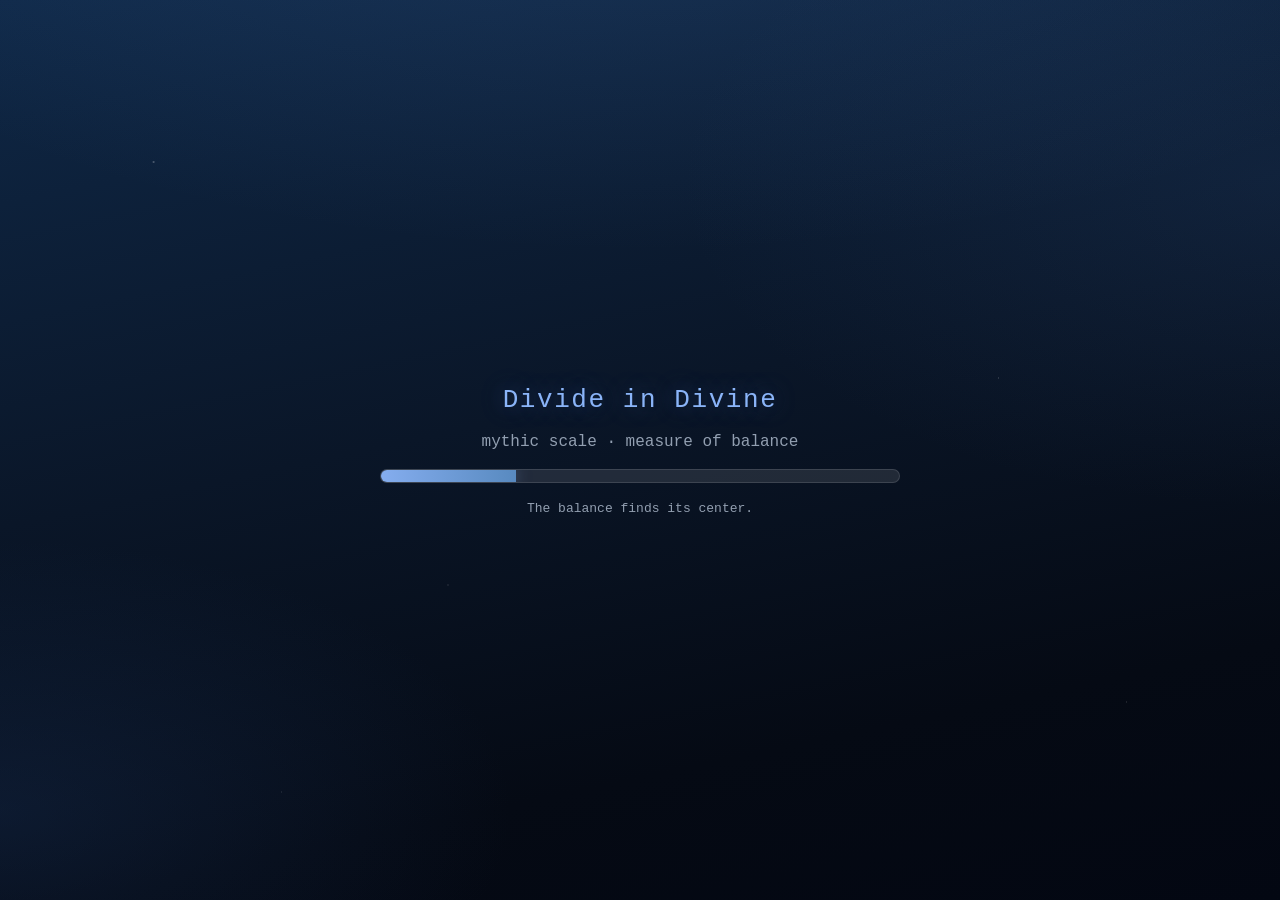
==== index.html @ 666418f0 "Add files via upload" ====
<!doctype html>
<html lang="en">
  <head>
    <meta charset="UTF-8" />
    <meta name="viewport" content="width=device-width, initial-scale=1.0" />
    <title>Divide in Divine</title>
    <link rel="stylesheet" href="./styles.css" />
  </head>
  <body>
    <!-- Opening sequence (scale primes before main UI) -->
    <section id="loading-screen" class="screen is-active" aria-live="polite">
      <div class="loader">
        <div class="loader__title">Divide in Divine</div>
        <div class="loader__subtitle">mythic scale · measure of balance</div>
        <div class="loader__bar" role="progressbar" aria-valuemin="0" aria-valuemax="100">
          <span class="loader__bar-fill" id="loader-bar-fill"></span>
        </div>
        <div class="loader__hint">The balance finds its center.</div>
      </div>
    </section>

    <!-- Main interactive app (hidden until opening sequence finishes) -->
    <main id="main-screen" class="screen" aria-label="Divide in Divine">
      <header class="top-header">
        <div class="top-header__status" id="status-text">Awaiting input...</div>
      </header>

      <section class="stage">
        <section class="scale" aria-label="Weighing scale">
          <div class="scale__frame">
            <div class="balance-scale">
              <div
                class="balance-scale__beam"
                id="balance-beam"
                style="--beam-angle: 0deg; --left-hang-drop: 0px; --right-hang-drop: 0px"
              >
                <div class="balance-scale__bar" aria-hidden="true"></div>
                <div class="balance-scale__hang balance-scale__hang--left">
                  <div class="pan pan--left" id="left-pan" aria-label="Left cloud (drop a deity here)">
                    <div class="pan__content" id="left-pan-content"></div>
                  </div>
                  <div class="balance-scale__cord" aria-hidden="true"></div>
                </div>
                <div class="balance-scale__hang balance-scale__hang--right">
                  <div class="pan pan--right" id="right-pan" aria-label="Right cloud (drop a deity here)">
                    <div class="pan__content" id="right-pan-content"></div>
                  </div>
                  <div class="balance-scale__cord" aria-hidden="true"></div>
                </div>
              </div>
              <div class="balance-scale__rig" aria-hidden="true">
                <div class="balance-scale__fulcrum"></div>
                <div class="balance-scale__pillar"></div>
              </div>
            </div>
          </div>
        </section>
      </section>

      <!-- Bottom rectangular info box -->
      <section
        id="bottom-panel"
        class="bottom-panel is-hidden"
        aria-label="Figure name and description"
      >
        <div class="bottom-panel__inner">
          <div class="bottom-panel__body">
            <h2 id="info-name" class="info-name">No figure selected</h2>
            <p id="info-blurb" class="info-blurb">Select a figure to read a short description.</p>
          </div>

          <div class="bottom-panel__actions">
            <button class="btn btn--primary" id="weigh-selected-btn" type="button">WEIGH SELECTED</button>
            <button class="btn btn--ghost" id="reset-btn" type="button">RESET</button>
          </div>
        </div>
      </section>

      <!-- 3x7 character grid (hidden until final step) -->
      <section id="grid-wrap" class="grid-wrap" aria-label="Character grid">
        <div class="grid-header">
          <div class="grid-header__title">Characters</div>
          <div class="grid-header__meta" id="grid-meta">19 figures</div>
        </div>
        <div class="char-grid" id="char-grid"></div>
      </section>
    </main>

    <script src="./app.js"></script>
  </body>
</html>
---- styles.css ----
/* Night-heavens theme: deep blue → navy, subtle starfield glow. */
:root {
  --bg-zenith: #0f2847;
  --bg-horizon: #0a1628;
  --bg-deep: #030712;
  --panel: rgba(30, 58, 95, 0.22);
  --panel-solid: rgba(8, 15, 28, 0.88);
  --text: #e8eef7;
  --muted: rgba(200, 214, 232, 0.72);
  --line: rgba(255, 255, 255, 0.1);
  --accent: #8ab4f8;
  --accent2: #5b8fc7;
  --accent-warm: #c9a86c;
  --danger: #b85c5c;
  --shadow: 0 18px 50px rgba(0, 0, 0, 0.55);
  /* Space so the last grid row can scroll above the fixed bottom panel */
  --bottom-panel-clearance: clamp(128px, 20vh, 188px);
}

* {
  box-sizing: border-box;
}

html,
body {
  height: 100%;
}

body {
  margin: 0;
  min-height: 100%;
  color: var(--text);
  font-family: ui-monospace, SFMono-Regular, Menlo, Monaco, Consolas, "Liberation Mono", "Courier New",
    monospace;
  overflow-x: hidden;
  background-color: var(--bg-deep);
  background-image:
    radial-gradient(ellipse 140% 100% at 50% -30%, rgba(80, 130, 200, 0.22), transparent 58%),
    radial-gradient(ellipse 90% 70% at 100% 20%, rgba(45, 80, 130, 0.18), transparent 52%),
    radial-gradient(ellipse 80% 60% at 0% 90%, rgba(25, 50, 90, 0.35), transparent 50%),
    radial-gradient(1.5px 1.5px at 12% 18%, rgba(255, 255, 255, 0.35), transparent 100%),
    radial-gradient(1px 1px at 78% 42%, rgba(255, 255, 255, 0.28), transparent 100%),
    radial-gradient(1px 1px at 35% 65%, rgba(255, 255, 255, 0.22), transparent 100%),
    radial-gradient(1px 1px at 88% 78%, rgba(255, 255, 255, 0.2), transparent 100%),
    radial-gradient(1px 1px at 22% 88%, rgba(255, 255, 255, 0.18), transparent 100%),
    linear-gradient(168deg, var(--bg-zenith) 0%, var(--bg-horizon) 45%, #050a14 78%, var(--bg-deep) 100%);
  background-attachment: fixed;
}

.screen {
  min-height: 100vh;
  display: none;
}

.screen.is-active {
  display: block;
}

/* ---------------- Loading screen ---------------- */
.loader {
  height: 100vh;
  display: flex;
  flex-direction: column;
  align-items: center;
  justify-content: center;
  gap: 18px;
  padding: 24px;
}

.loader__title {
  font-size: 26px;
  letter-spacing: 0.06em;
  color: var(--accent);
  text-shadow: 0 0 24px rgba(138, 180, 248, 0.35), 0 0 48px rgba(80, 130, 200, 0.2);
}

.loader__subtitle {
  color: var(--muted);
}

.loader__bar {
  width: min(520px, 88vw);
  height: 14px;
  border-radius: 999px;
  background: rgba(255, 255, 255, 0.1);
  border: 1px solid rgba(255, 255, 255, 0.12);
  overflow: hidden;
}

.loader__bar-fill {
  display: block;
  height: 100%;
  width: 0%;
  background: linear-gradient(90deg, rgba(138, 180, 248, 0.95), rgba(91, 143, 199, 0.95));
  box-shadow: 0 0 16px rgba(138, 180, 248, 0.35);
}

.loader__hint {
  color: var(--muted);
  font-size: 13px;
}

/* ---------------- App layout ---------------- */
.top-header {
  display: flex;
  align-items: center;
  justify-content: flex-end;
  padding: 14px 18px;
  border-bottom: 1px solid var(--line);
  background: linear-gradient(to bottom, rgba(255, 255, 255, 0.03), transparent);
}

.top-header__status {
  color: var(--muted);
  font-size: 13px;
  text-align: right;
  max-width: min(720px, 100%);
}

.stage {
  padding: 26px 18px 10px;
}

.scale {
  max-width: 980px;
  margin: 0 auto;
  display: grid;
  grid-template-columns: 1fr;
  gap: 16px;
}

/* Reference layout ~1011×400: scale block fits this visual weight */
.scale__frame {
  background: rgba(255, 255, 255, 0.03);
  border: 1px solid var(--line);
  border-radius: 18px;
  box-shadow: var(--shadow);
  padding: 22px 12px 24px;
  position: relative;
  overflow: visible;
  min-height: 400px;
  display: flex;
  flex-direction: column;
  align-items: center;
  justify-content: flex-start;
}

.scale__frame::before {
  content: "";
  position: absolute;
  inset: -2px;
  background:
    radial-gradient(900px 300px at 20% -40%, rgba(100, 160, 220, 0.18), transparent 60%),
    radial-gradient(700px 260px at 85% 0%, rgba(60, 100, 160, 0.14), transparent 55%);
  pointer-events: none;
}

/* ---------------- Traditional beam balance (tilting pans) ---------------- */
.balance-scale {
  /* Match reference: beam ~380×10px; pillar ~50×95px + triangle ~25px ≈ 120px total */
  --bar-h: 10px;
  --pillar-w: 50px;
  --pillar-h: 95px;
  --fulcrum-half: 25px;
  --fulcrum-h: 25px;
  --beam-span: min(100%, 380px);
  --cloud-rise: clamp(100px, 26vw, 150px);
  position: relative;
  width: 100%;
  max-width: 100%;
  margin: 0 auto;
  min-height: 0;
  margin-top: 12px;
  /* Room for clouds sitting above the beam (rod joins cloud bottom to bar). */
  padding: var(--cloud-rise) 8px clamp(18px, 4vw, 32px);
  box-sizing: border-box;
}

.balance-scale__beam {
  position: relative;
  z-index: 2;
  width: var(--beam-span);
  max-width: var(--beam-span);
  height: var(--bar-h);
  margin: 0 auto;
  box-sizing: border-box;
  transform-origin: 50% var(--bar-h);
  transform: rotate(var(--beam-angle, 0deg));
  transition: transform 0.75s cubic-bezier(0.33, 1, 0.45, 1);
  pointer-events: none;
  overflow: visible;
}

.balance-scale__beam .pan {
  pointer-events: auto;
}

.balance-scale__bar {
  position: relative;
  z-index: 3;
  height: var(--bar-h);
  width: 100%;
  border-radius: 5px;
  background: linear-gradient(
    180deg,
    #f0d78c 0%,
    #c9a227 22%,
    #8a7020 78%,
    #5c4a15 100%
  );
  box-shadow:
    0 2px 0 rgba(255, 255, 255, 0.15) inset,
    0 4px 12px rgba(0, 0, 0, 0.45);
  border: 1px solid rgba(60, 48, 12, 0.5);
}

/* Pan above cord: golden rod joins bottom-center of cloud to the beam. Hang anchored to beam end (bottom of bar). */
.balance-scale__hang {
  position: absolute;
  bottom: 0;
  top: auto;
  display: flex;
  flex-direction: column;
  align-items: center;
  gap: 0;
}

.balance-scale__hang--left {
  left: 0;
  transform: translateX(-50%) translateY(var(--left-hang-drop, 0px));
  transition: transform 0.75s cubic-bezier(0.33, 1, 0.45, 1);
}

.balance-scale__hang--right {
  right: 0;
  transform: translateX(50%) translateY(var(--right-hang-drop, 0px));
  transition: transform 0.75s cubic-bezier(0.33, 1, 0.45, 1);
}

.balance-scale__cord {
  width: 3px;
  height: clamp(18px, 4vw, 26px);
  flex-shrink: 0;
  background: linear-gradient(90deg, #4a3c18, #a08630, #4a3c18);
  border-radius: 2px;
  box-shadow: 0 1px 3px rgba(0, 0, 0, 0.4);
  margin-top: -1px;
}

.balance-scale__rig {
  position: absolute;
  left: 50%;
  top: var(--cloud-rise);
  padding-top: var(--bar-h);
  transform: translateX(-50%);
  display: flex;
  flex-direction: column;
  align-items: center;
  z-index: 1;
  pointer-events: none;
}

.balance-scale__fulcrum {
  width: 0;
  height: 0;
  border-left: var(--fulcrum-half) solid transparent;
  border-right: var(--fulcrum-half) solid transparent;
  border-bottom: var(--fulcrum-h) solid #6b5a2e;
  filter: drop-shadow(0 3px 6px rgba(0, 0, 0, 0.35));
}

.balance-scale__pillar {
  width: var(--pillar-w);
  height: var(--pillar-h);
  margin-top: -1px;
  background: linear-gradient(90deg, #3d3520 0%, #6b5a3a 35%, #8a7848 50%, #6b5a3a 65%, #3d3520 100%);
  border-radius: 0 0 10px 10px;
  box-shadow: 0 8px 20px rgba(0, 0, 0, 0.4);
}

.pan {
  min-height: clamp(100px, 26vw, 140px);
  width: min(200px, 36vw);
  max-width: 100%;
  border-radius: 0;
  border: none;
  background-color: transparent;
  background-repeat: no-repeat;
  /* Fit full SVG in the box so left/right cloud lobes are not clipped */
  background-position: center bottom;
  background-size: contain;
  position: relative;
  overflow: visible;
  /* Keep cloud plates level while the beam tilts (like freely hanging pans). */
  transform: rotate(calc(-1 * var(--beam-angle, 0deg)));
  transition: transform 0.75s cubic-bezier(0.33, 1, 0.45, 1);
}

.pan--left {
  outline: none;
  background-image: url("./assets/cloud-plate-left.svg");
}

.pan--right {
  background-image: url("./assets/cloud-plate-right.svg");
}

.pan__content {
  position: absolute;
  inset: 0;
  padding: clamp(32px, 8vw, 44px) 8px clamp(18px, 4vw, 24px);
  display: flex;
  align-items: center;
  justify-content: center;
  z-index: 1;
}

.pan--left.is-dragover,
.pan--right.is-dragover {
  filter: drop-shadow(0 0 18px rgba(138, 180, 248, 0.85)) drop-shadow(0 0 4px rgba(255, 255, 255, 0.35));
}

@media (prefers-reduced-motion: reduce) {
  .balance-scale__beam,
  .balance-scale__hang--left,
  .balance-scale__hang--right,
  .pan {
    transition-duration: 0.01ms;
  }
}

/* ---------------- Character tiles (PNG thumbnails) ---------------- */
.char-tile {
  width: 100%;
  min-width: 0;
  border-radius: 14px;
  border: 1px solid rgba(255, 255, 255, 0.14);
  background: transparent;
  display: flex;
  flex-direction: column;
  align-items: stretch;
  padding: 6px;
  cursor: grab;
  user-select: none;
}

.char-tile:active {
  cursor: grabbing;
}

.char-tile__thumb {
  width: 100%;
  aspect-ratio: 5 / 4;
  border-radius: 10px;
  overflow: hidden;
  background: transparent;
  display: flex;
  align-items: center;
  justify-content: center;
}

.char-tile__thumb img {
  display: block;
  max-width: 100%;
  max-height: 100%;
  width: auto;
  height: auto;
  object-fit: contain;
  object-position: center center;
  pointer-events: none;
}

/* Weighed figure on cloud (PNG only, no panel behind). --weight-drop: lighter gods lower (set in JS). */
.pan__chip {
  width: 100%;
  max-width: 100%;
  box-sizing: border-box;
  max-height: min(150px, 72%);
  --weight-drop: 0px;
  transform: translateY(calc(-10px + var(--weight-drop)));
  animation: dropPop 460ms cubic-bezier(0.2, 0.9, 0.2, 1) forwards;
  border: none;
  background: transparent;
  box-shadow: none;
  display: flex;
  align-items: center;
  justify-content: center;
  padding: 0;
  pointer-events: none;
}

.pan__chip__thumb {
  width: 100%;
  max-height: min(138px, 62%);
  min-height: 0;
  display: flex;
  align-items: center;
  justify-content: center;
}

.pan__chip__thumb img {
  display: block;
  max-width: 100%;
  max-height: min(132px, 26vw);
  width: auto;
  height: auto;
  object-fit: contain;
  object-position: center center;
}

@keyframes dropPop {
  0% {
    opacity: 0;
    transform: translateY(calc(-20px + var(--weight-drop))) scale(0.98);
  }
  100% {
    opacity: 1;
    transform: translateY(calc(-10px + var(--weight-drop))) scale(1);
  }
}

/* ---------------- Bottom panel ---------------- */
.bottom-panel {
  position: fixed;
  left: 12px;
  right: 12px;
  bottom: 12px;
  z-index: 20;
  background: rgba(15, 22, 36, 0.88);
  border: 1px solid rgba(255, 255, 255, 0.14);
  border-radius: 18px;
  box-shadow: var(--shadow);
  opacity: 1;
  transform: translateY(0);
  pointer-events: auto;
  transition: opacity 260ms ease, transform 260ms ease;
}

.bottom-panel.is-hidden {
  opacity: 0;
  transform: translateY(16px);
  pointer-events: none;
}

.bottom-panel__inner {
  padding: 9px 12px 8px;
}

.bottom-panel__body {
  margin-bottom: 6px;
}

.info-name {
  margin: 0 0 5px;
  text-align: left;
  color: rgba(230, 233, 239, 0.95);
  font-weight: 800;
  font-size: 14px;
  line-height: 1.2;
  letter-spacing: 0.02em;
}

.info-blurb {
  margin: 0;
  color: rgba(200, 214, 232, 0.88);
  font-size: 11px;
  line-height: 1.38;
  max-width: 72ch;
}

.bottom-panel__actions {
  margin-top: 5px;
  display: flex;
  gap: 8px;
  justify-content: flex-end;
}

.btn {
  appearance: none;
  border: 1px solid rgba(255, 255, 255, 0.14);
  background: rgba(255, 255, 255, 0.04);
  color: rgba(230, 233, 239, 0.92);
  border-radius: 10px;
  padding: 7px 12px;
  font-weight: 900;
  letter-spacing: 0.06em;
  cursor: pointer;
  font-size: 12px;
}

.btn:focus {
  outline: 2px solid rgba(138, 180, 248, 0.45);
  outline-offset: 2px;
}

.btn--primary {
  border-color: rgba(138, 180, 248, 0.4);
  background: rgba(80, 130, 200, 0.18);
}

.btn--ghost {
  border-color: rgba(255, 255, 255, 0.12);
  background: rgba(255, 255, 255, 0.02);
}

/* ---------------- Grid ---------------- */
.grid-wrap {
  padding: 14px 18px calc(18px + var(--bottom-panel-clearance));
  max-width: 980px;
  margin: 0 auto;
  opacity: 0;
  transform: translateY(8px);
  transition: opacity 500ms ease, transform 500ms ease;
  pointer-events: none;
}

.grid-wrap.is-visible {
  opacity: 1;
  transform: translateY(0);
  pointer-events: auto;
}

.grid-header {
  display: flex;
  align-items: baseline;
  justify-content: space-between;
  color: var(--muted);
  margin-bottom: 10px;
}

.grid-header__title {
  color: rgba(230, 233, 239, 0.95);
  font-weight: 900;
  letter-spacing: 0.08em;
}

.grid-header__meta {
  font-size: 12px;
}

.char-grid {
  display: grid;
  grid-template-columns: repeat(5, minmax(0, 1fr));
  gap: 10px;
  max-height: min(48vh, 420px);
  overflow-y: auto;
  overflow-x: hidden;
  overscroll-behavior: contain;
  padding-right: 4px;
  padding-bottom: var(--bottom-panel-clearance);
  scroll-padding-bottom: var(--bottom-panel-clearance);
  scrollbar-gutter: stable;
  scrollbar-width: thin;
  scrollbar-color: rgba(138, 180, 248, 0.45) rgba(255, 255, 255, 0.06);
}

.char-grid::-webkit-scrollbar {
  width: 8px;
}

.char-grid::-webkit-scrollbar-track {
  background: rgba(255, 255, 255, 0.04);
  border-radius: 8px;
}

.char-grid::-webkit-scrollbar-thumb {
  background: rgba(138, 180, 248, 0.35);
  border-radius: 8px;
}

.char-grid::-webkit-scrollbar-thumb:hover {
  background: rgba(138, 180, 248, 0.5);
}

/* Make the grid fit smaller screens; tile sizes will shrink automatically. */
@media (max-width: 1100px) {
  .char-grid {
    grid-template-columns: repeat(4, minmax(0, 1fr));
  }
}

@media (max-width: 860px) {
  .char-grid {
    grid-template-columns: repeat(3, minmax(0, 1fr));
  }
}

@media (max-width: 520px) {
  .char-grid {
    grid-template-columns: repeat(2, minmax(0, 1fr));
  }
}
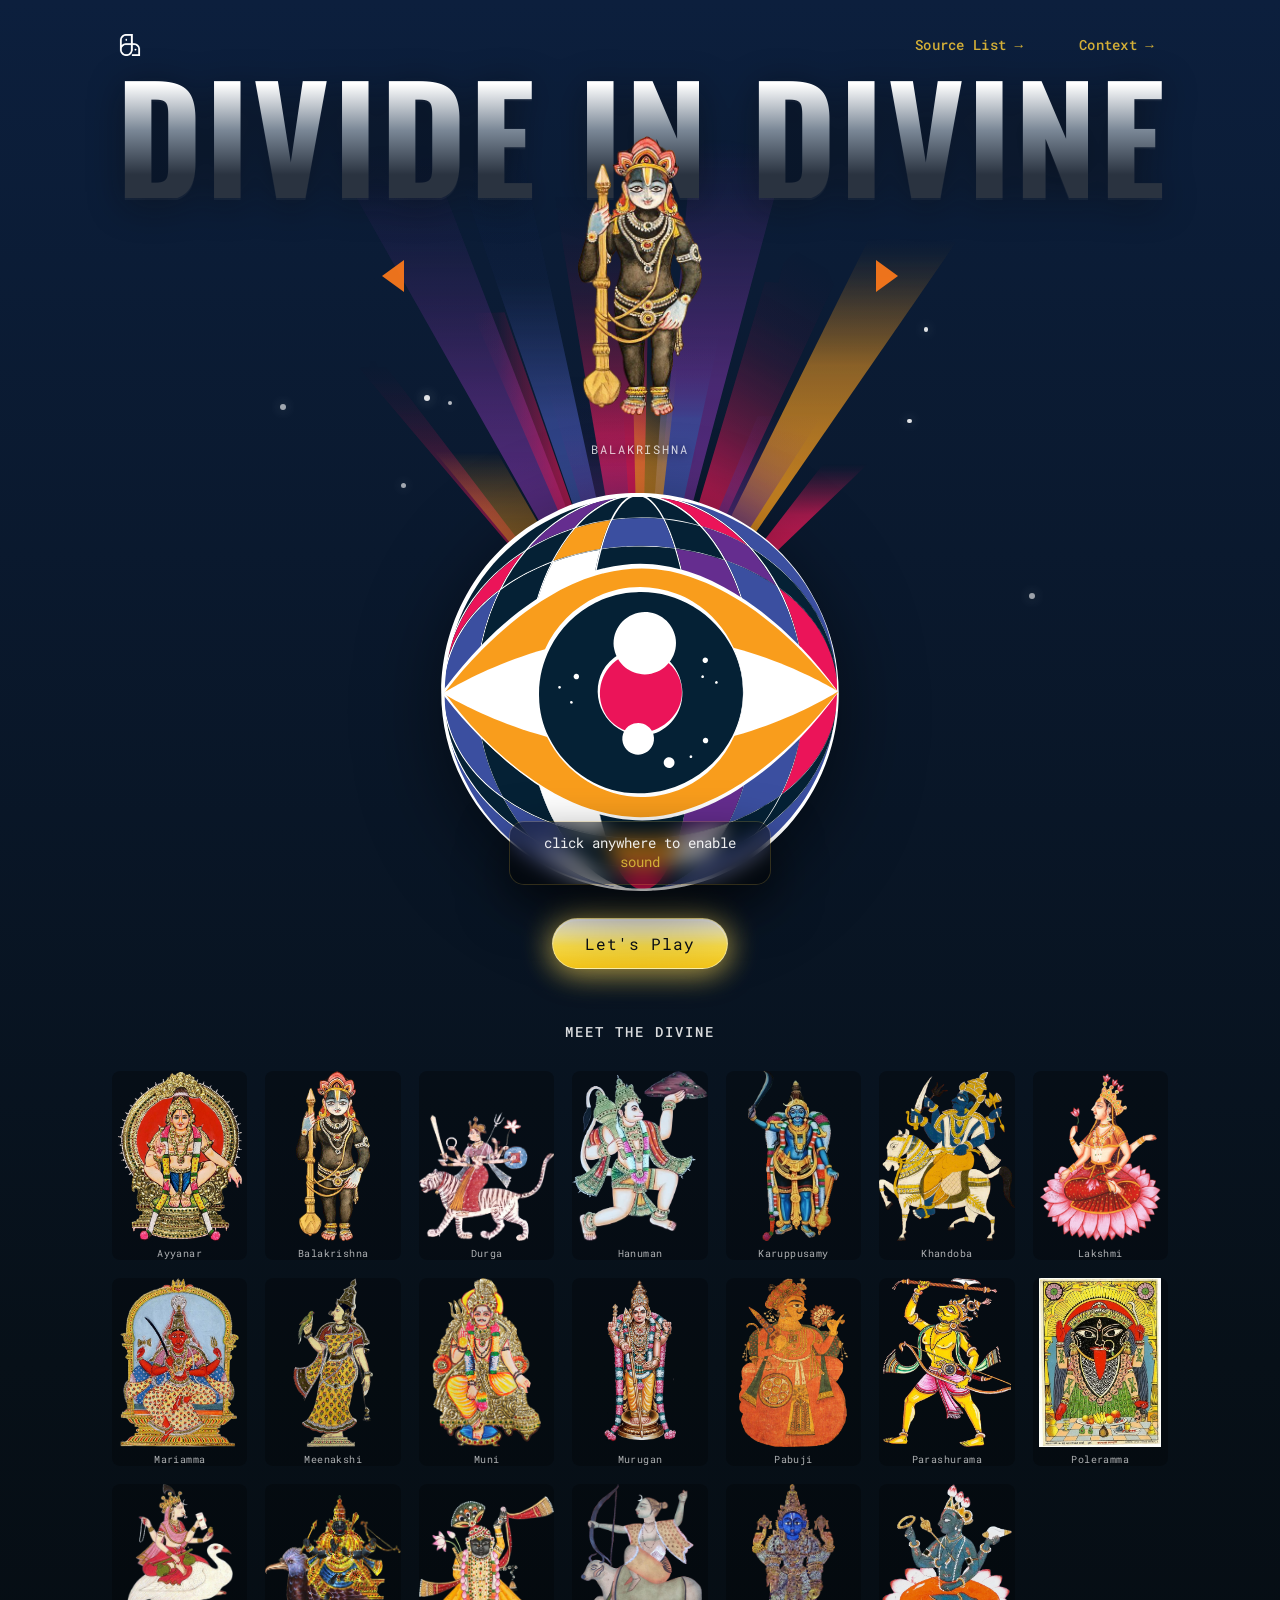
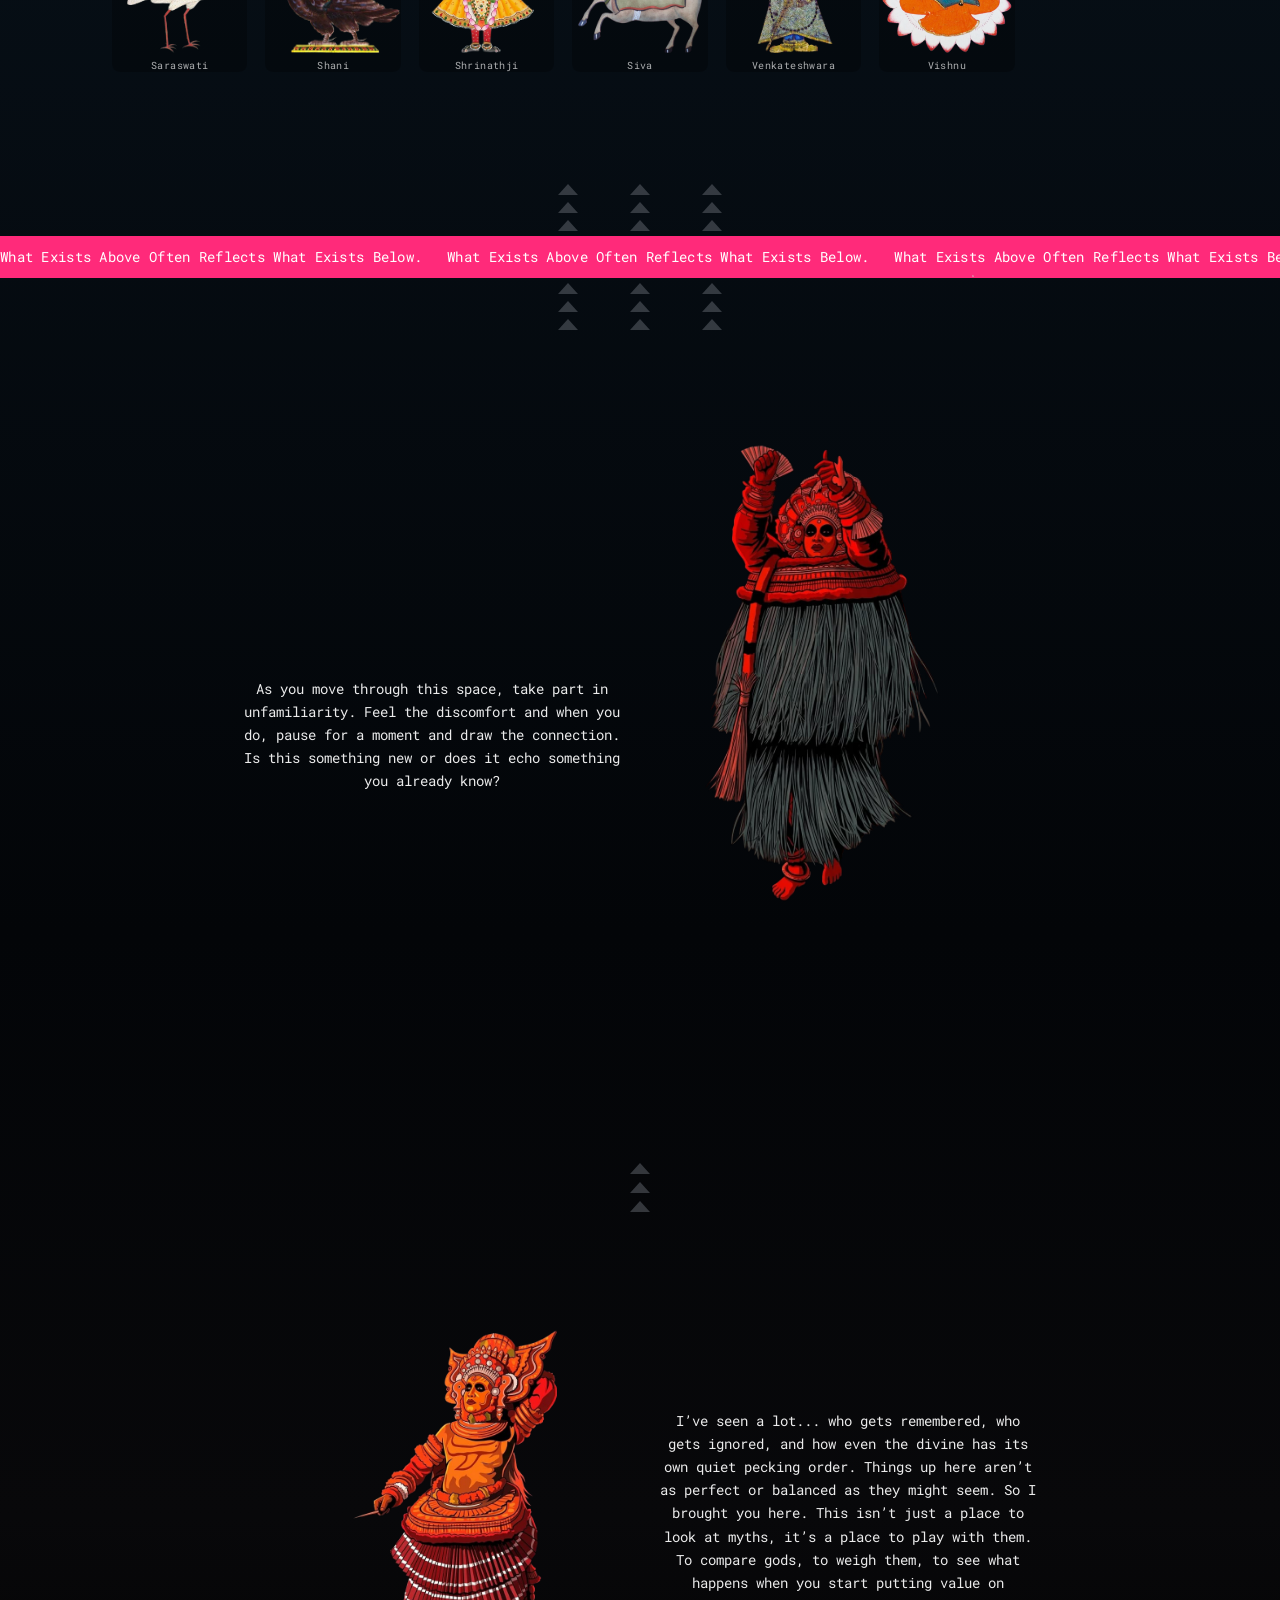
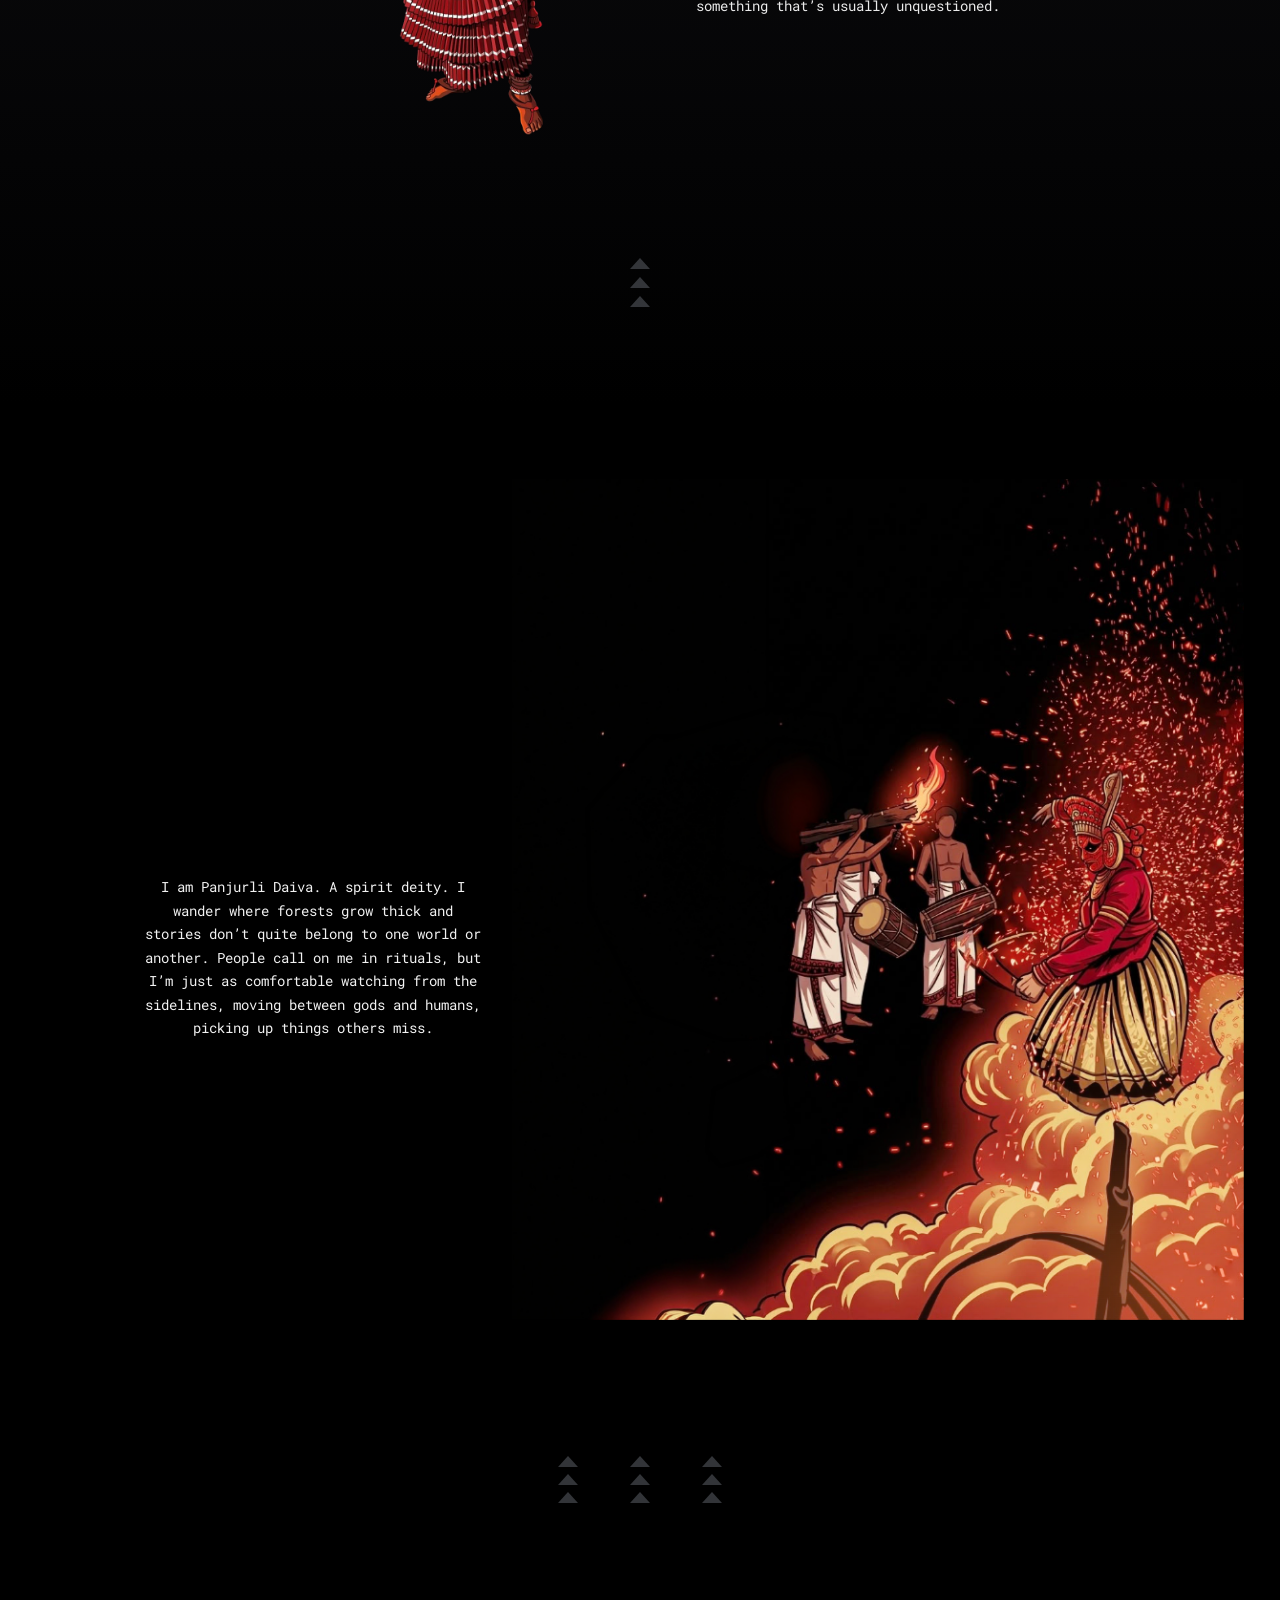
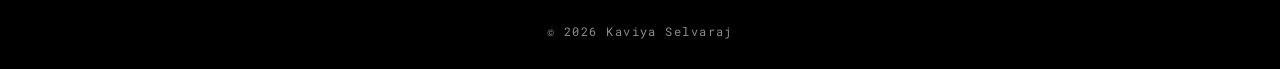
==== commit bbc5e344: "Add files via upload" ====
--- a/index.html
+++ b/index.html
@@ -1,92 +1,2032 @@
-<!doctype html>
+<!DOCTYPE html>
 <html lang="en">
-  <head>
-    <meta charset="UTF-8" />
-    <meta name="viewport" content="width=device-width, initial-scale=1.0" />
-    <title>Divide in Divine</title>
-    <link rel="stylesheet" href="./styles.css" />
-  </head>
-  <body>
-    <!-- Opening sequence (scale primes before main UI) -->
-    <section id="loading-screen" class="screen is-active" aria-live="polite">
-      <div class="loader">
-        <div class="loader__title">Divide in Divine</div>
-        <div class="loader__subtitle">mythic scale · measure of balance</div>
-        <div class="loader__bar" role="progressbar" aria-valuemin="0" aria-valuemax="100">
-          <span class="loader__bar-fill" id="loader-bar-fill"></span>
-        </div>
-        <div class="loader__hint">The balance finds its center.</div>
+<head>
+  <meta charset="UTF-8" />
+  <meta name="viewport" content="width=device-width, initial-scale=1" />
+  <title>Divide in Divine</title>
+  <link rel="preconnect" href="https://fonts.googleapis.com" />
+  <link rel="preconnect" href="https://fonts.gstatic.com" crossorigin />
+  <link
+    href="https://fonts.googleapis.com/css2?family=Oswald:wght@500;600;700&family=Roboto+Mono:wght@400;500;600&display=swap"
+    rel="stylesheet"
+  />
+  <style>
+    :root {
+      --bg: #050a12;
+      --bg-gradient-top: #0c1f3d;
+      --bg-gradient-bottom: #000000;
+      --text: #ffffff;
+      --gold: #d4af37;
+      --maxw: 1120px;
+      --marquee-pink: #ff2a7a;
+      --chevron: #ff7a1a;
+      --font-mono: "Roboto Mono", ui-monospace, "Cascadia Code", monospace;
+      /* Page gradient reaches solid black here (document height %), so the bottom band—including above the footer image—is #000, not only the last pixel of the page */
+      --page-gradient-black-start: 74%;
+    }
+
+    *,
+    *::before,
+    *::after {
+      box-sizing: border-box;
+    }
+
+    html {
+      scroll-behavior: smooth;
+      min-height: 100vh;
+      background: linear-gradient(
+        180deg,
+        var(--bg-gradient-top) 0%,
+        #071018 28%,
+        #030508 52%,
+        #08080a 64%,
+        var(--bg-gradient-bottom) var(--page-gradient-black-start),
+        var(--bg-gradient-bottom) 100%
+      );
+    }
+
+    body {
+      margin: 0;
+      min-height: 100vh;
+      background: transparent;
+      color: var(--text);
+      font-family: var(--font-mono);
+      font-size: 15px;
+      line-height: 1.6;
+      font-weight: 400;
+      -webkit-font-smoothing: antialiased;
+    }
+
+    a {
+      color: var(--gold);
+      text-decoration: none;
+    }
+
+    a:hover {
+      text-decoration: underline;
+    }
+
+    .site-header {
+      max-width: var(--maxw);
+      margin: 0 auto;
+      padding: 28px 32px 0;
+      display: flex;
+      align-items: center;
+      justify-content: space-between;
+      position: relative;
+      z-index: 10;
+    }
+
+    .logo {
+      width: 36px;
+      height: 22px;
+      display: inline-flex;
+      align-items: center;
+      justify-content: center;
+    }
+
+    .logo img {
+      width: 22px;
+      height: 22px;
+      display: block;
+    }
+
+    .nav-links {
+      display: flex;
+      gap: 28px;
+      font-size: 14px;
+      font-weight: 500;
+      letter-spacing: 0.02em;
+    }
+
+    .nav-links a {
+      position: relative;
+      display: inline-flex;
+      align-items: center;
+      justify-content: center;
+      font-size: inherit;
+      font-weight: inherit;
+      line-height: 1;
+      padding: 10px 14px;   /* bigger hover target */
+      border-radius: 999px;
+      transition: background 0.15s ease, box-shadow 0.15s ease, filter 0.15s ease;
+    }
+
+    .nav-links a:hover {
+      text-decoration: none;
+    }
+
+    .nav-links a:focus-visible {
+      outline: 2px solid var(--gold);
+      outline-offset: 3px;
+    }
+
+    .nav-links a.nav-link--near:hover {
+      background: transparent;
+      box-shadow: none;
+      filter: none;
+      text-decoration: underline;
+      text-decoration-thickness: 1px;
+      text-underline-offset: 6px;
+    }
+
+    .nav-links a.nav-link--near.is-near {
+      background: transparent;
+      box-shadow: none;
+      filter: none;
+      text-decoration: underline;
+      text-decoration-thickness: 1px;
+      text-underline-offset: 6px;
+    }
+
+    /* Make clicking "near" links still navigate */
+    .nav-links a.nav-link--near::before {
+      content: "";
+      position: absolute;
+      inset: -18px -18px -18px -18px;
+      border-radius: 999px;
+      background: transparent;
+      pointer-events: none;
+    }
+
+    .hero {
+      position: relative;
+      max-width: var(--maxw);
+      margin: 0 auto;
+      padding: 8px 32px 0;
+      text-align: center;
+      overflow: visible;
+    }
+
+    /* Ray fan: SVG apex sits at bottom-center of graphic → align to globe crown, fan upward */
+    .hero-rays {
+      position: absolute;
+      left: 50%;
+      transform: translateX(-50%);
+      z-index: 0;
+      width: 100vw;
+      max-width: 1920px;
+      height: min(82vh, 920px);
+      bottom: clamp(88px, 19vw, 260px);
+      display: flex;
+      align-items: flex-end;
+      justify-content: center;
+      pointer-events: none;
+    }
+
+    .hero-rays img {
+      width: 100%;
+      height: 100%;
+      object-fit: contain;
+      object-position: center bottom;
+      display: block;
+      opacity: 0.92;
+      transform-origin: center bottom;
+      will-change: transform, opacity, filter;
+    }
+
+    .hero-rays img.rays-rise {
+      animation: rays-rise 1100ms cubic-bezier(0.15, 0.95, 0.2, 1) both;
+    }
+
+    @keyframes rays-rise {
+      0% {
+        opacity: 0;
+        transform: translateY(70px) scaleY(0.72);
+        filter: blur(6px) brightness(1.08);
+      }
+      100% {
+        opacity: 0.98;
+        transform: translateY(0) scaleY(1);
+        filter: blur(0px) brightness(1.08);
+      }
+    }
+
+    @media (prefers-reduced-motion: reduce) {
+      .hero-rays img.rays-rise {
+        animation: none;
+      }
+    }
+
+    .title-wrap {
+      margin: 0;
+      padding: 4px 4px 0;
+      overflow: visible;
+      position: relative;
+      z-index: 2;
+    }
+
+    h1 {
+      margin: 0;
+      padding-top: 0.02em;
+      margin-top: -0.04em;
+      font-family: "Oswald", system-ui, sans-serif;
+      font-weight: 700;
+      font-size: clamp(2rem, 13.2vw, 9.25rem);
+      line-height: 0.86;
+      letter-spacing: 0.015em;
+      text-transform: uppercase;
+      white-space: nowrap;
+      background: linear-gradient(180deg, #ffffff 0%, #ffffff 12%, #7a8796 48%, #2a3340 82%);
+      -webkit-background-clip: text;
+      background-clip: text;
+      color: transparent;
+      filter: drop-shadow(0 6px 18px rgba(0, 0, 0, 0.45)) drop-shadow(0 2px 0 rgba(255, 255, 255, 0.06));
+    }
+
+    .hero-krishna-row {
+      display: flex;
+      align-items: center;
+      justify-content: center;
+      gap: clamp(44px, 14vw, 148px);
+      margin-top: calc(clamp(-4.5rem, -11vw, -2rem) + 10px);
+      padding-bottom: 4px;
+      position: relative;
+      z-index: 3;
+    }
+
+    .hero-chevron {
+      flex-shrink: 0;
+      width: 0;
+      height: 0;
+      border-style: solid;
+      opacity: 0.92;
+    }
+
+    .hero-chevron--left {
+      border-width: 16px 22px 16px 0;
+      border-color: transparent var(--chevron) transparent transparent;
+    }
+
+    .hero-chevron--right {
+      border-width: 16px 0 16px 22px;
+      border-color: transparent transparent transparent var(--chevron);
+    }
+
+    .hero-chevron-hit {
+      display: flex;
+      align-items: center;
+      justify-content: center;
+      flex-shrink: 0;
+      padding: 10px 14px;
+      margin: -10px -14px;
+      color: inherit;
+      font: inherit;
+      background: transparent;
+      border: none;
+      cursor: pointer;
+      -webkit-appearance: none;
+      appearance: none;
+      transition: opacity 0.15s ease, filter 0.15s ease;
+    }
+
+    .hero-chevron-hit:hover .hero-chevron {
+      opacity: 1;
+      filter: brightness(1.2);
+    }
+
+    .hero-chevron-hit:focus-visible {
+      outline: 2px solid var(--gold);
+      outline-offset: 4px;
+      border-radius: 4px;
+    }
+
+    .characters {
+      scroll-margin-top: 1.25rem;
+      max-width: var(--maxw);
+      margin: 0 auto;
+      padding: clamp(28px, 5vw, 52px) clamp(20px, 4vw, 32px) clamp(36px, 6vw, 64px);
+    }
+
+    .characters__title {
+      margin: 0 0 clamp(18px, 3vw, 28px);
+      font-size: clamp(12px, 1.8vw, 14px);
+      font-weight: 500;
+      letter-spacing: 0.14em;
+      text-transform: uppercase;
+      text-align: center;
+      color: rgba(255, 255, 255, 0.85);
+    }
+
+    .characters__grid {
+      display: grid;
+      grid-template-columns: repeat(auto-fill, minmax(min(100%, 118px), 1fr));
+      gap: clamp(10px, 2vw, 18px);
+    }
+
+    .characters__item {
+      margin: 0;
+      text-align: center;
+      overflow: hidden;
+      border-radius: 8px;
+      background: rgba(0, 0, 0, 0.28);
+      cursor: pointer;
+      transition: background 0.15s ease, box-shadow 0.15s ease;
+    }
+
+    .characters__item:hover {
+      background: rgba(255, 255, 255, 0.08);
+      box-shadow: 0 0 0 1px rgba(212, 175, 55, 0.35);
+    }
+
+    .characters__item:focus-within {
+      box-shadow: 0 0 0 2px var(--gold);
+    }
+
+    .characters__item img {
+      width: 100%;
+      aspect-ratio: 4 / 5;
+      height: auto;
+      display: block;
+      object-fit: contain;
+      object-position: center bottom;
+    }
+
+    .characters__caption {
+      margin-top: 6px;
+      font-size: 10px;
+      line-height: 1.3;
+      letter-spacing: 0.04em;
+      color: rgba(255, 255, 255, 0.68);
+    }
+
+    .hero-krishna-frame {
+      width: clamp(118px, 30vw, 176px);
+      height: clamp(200px, 48vw, 280px);
+      flex-shrink: 0;
+      display: flex;
+      align-items: stretch;
+      justify-content: center;
+      overflow: visible;
+      background: transparent;
+    }
+
+    .hero-krishna {
+      width: 100%;
+      height: 100%;
+      object-fit: contain;
+      object-position: center bottom;
+      display: block;
+    }
+
+    .globe-stage {
+      position: relative;
+      z-index: 3;
+      display: flex;
+      flex-direction: column;
+      justify-content: center;
+      align-items: center;
+      width: min(480px, 94vw);
+      margin: clamp(16px, 4vw, 32px) auto 0;
+    }
+
+    .hero-god-name {
+      margin: 20px auto 0;
+      max-width: var(--maxw);
+      font-size: 12px;
+      letter-spacing: 0.16em;
+      text-transform: uppercase;
+      color: rgba(255, 255, 255, 0.78);
+      text-align: center;
+      position: relative;
+      z-index: 4;
+      text-shadow: 0 2px 10px rgba(0, 0, 0, 0.65);
+      pointer-events: none;
+    }
+
+    .hero-stars {
+      position: absolute;
+      left: 50%;
+      top: clamp(148px, 20vw, 248px);
+      width: clamp(160px, 22vw, 240px);
+      height: clamp(180px, 28vw, 300px);
+      z-index: 4;
+      pointer-events: none;
+    }
+
+    .hero-stars--right {
+      transform: translateX(clamp(70px, 16vw, 170px));
+    }
+
+    .hero-stars--left {
+      transform: translateX(calc(-1 * clamp(70px, 16vw, 170px) - clamp(160px, 22vw, 240px)));
+    }
+
+    .hero-star {
+      position: absolute;
+      width: var(--star-size, 6px);
+      height: var(--star-size, 6px);
+      border-radius: 999px;
+      background: rgba(255, 255, 255, 0.95);
+      box-shadow: 0 0 14px rgba(255, 255, 255, 0.55);
+      border: 0;
+      padding: 0;
+      pointer-events: auto;
+      cursor: pointer;
+      opacity: var(--star-alpha, 0.9);
+      transition: transform 0.12s ease, box-shadow 0.12s ease, opacity 0.12s ease;
+    }
+
+    .hero-star:hover,
+    .hero-star:focus-visible {
+      transform: scale(1.25);
+      box-shadow: 0 0 18px rgba(255, 255, 255, 0.75), 0 0 30px rgba(212, 175, 55, 0.18);
+      opacity: 1;
+      outline: none;
+    }
+
+    .star-tooltip {
+      position: fixed;
+      z-index: 50;
+      width: min(360px, calc(100vw - 40px));
+      padding: 12px 14px;
+      border-radius: 12px;
+      background: rgba(0, 0, 0, 0.55);
+      box-shadow: 0 0 0 1px rgba(212, 175, 55, 0.22), 0 18px 50px rgba(0, 0, 0, 0.55);
+      color: rgba(255, 255, 255, 0.92);
+      backdrop-filter: blur(10px);
+      transform: translateY(6px);
+      opacity: 0;
+      pointer-events: none;
+      transition: opacity 0.12s ease, transform 0.12s ease;
+    }
+
+    .star-tooltip.is-open {
+      opacity: 1;
+      transform: translateY(0);
+    }
+
+    .star-tooltip__title {
+      display: none;
+    }
+
+    .star-tooltip__body {
+      margin: 0;
+      font-size: 13px;
+      line-height: 1.55;
+      white-space: pre-line;
+      color: rgba(255, 255, 255, 0.9);
+    }
+
+    .page-copyright {
+      width: 100%;
+      padding: 18px 20px 28px;
+      text-align: center;
+      font-size: 12px;
+      letter-spacing: 0.12em;
+      color: rgba(255, 255, 255, 0.55);
+    }
+
+    .hero-play-btn {
+      display: inline-flex;
+      align-items: center;
+      justify-content: center;
+      margin-top: clamp(14px, 3.5vw, 26px);
+      padding: 12px 32px;
+      font-family: var(--font-mono);
+      font-weight: 400;
+      font-size: clamp(14px, 2.8vw, 16px);
+      letter-spacing: 0.06em;
+      text-decoration: none;
+      color: #0d1118;
+      background: linear-gradient(180deg, #fffef8 0%, #fff3a8 28%, #ffe24a 55%, #f5c518 100%);
+      border: 1px solid rgba(255, 240, 160, 0.85);
+      border-radius: 999px;
+      box-shadow:
+        0 4px 28px rgba(255, 220, 90, 0.55),
+        0 0 36px rgba(255, 210, 70, 0.35),
+        inset 0 2px 0 rgba(255, 255, 255, 0.75);
+      cursor: pointer;
+      transition: transform 0.15s ease, box-shadow 0.15s ease, filter 0.15s ease;
+    }
+
+    .hero-play-btn:hover {
+      color: #0d1118;
+      text-decoration: none;
+      transform: translateY(-2px);
+      filter: brightness(1.08) saturate(1.08);
+      box-shadow:
+        0 10px 40px rgba(255, 220, 100, 0.65),
+        0 0 48px rgba(255, 215, 90, 0.45),
+        inset 0 2px 0 rgba(255, 255, 255, 0.85);
+    }
+
+    .hero-play-btn:focus-visible {
+      outline: 2px solid var(--gold);
+      outline-offset: 3px;
+    }
+
+    .globe-svg {
+      width: 100%;
+      max-width: 400px;
+      height: auto;
+      display: block;
+      filter: drop-shadow(0 20px 40px rgba(0, 0, 0, 0.5));
+    }
+
+    @media (max-width: 768px) {
+      .hero-rays {
+        height: min(58vh, 600px);
+        bottom: clamp(48px, 30vw, 160px);
+      }
+    }
+
+    .hook-marquee {
+      width: 100vw;
+      margin-left: calc(50% - 50vw);
+      margin-top: 0;
+      background: var(--marquee-pink);
+      overflow: hidden;
+      padding: 11px 0;
+      border: 0;
+      position: relative;
+    }
+
+    .hook-marquee__up-cues {
+      width: 100vw;
+      margin-left: calc(50% - 50vw);
+      display: flex;
+      flex-wrap: wrap;
+      justify-content: center;
+      align-items: flex-end;
+      gap: clamp(20px, 5.5vw, 52px);
+      padding-left: clamp(12px, 3vw, 28px);
+      padding-right: clamp(12px, 3vw, 28px);
+      pointer-events: none;
+      position: relative;
+      z-index: 2;
+    }
+
+    .hook-marquee__up-cues--before {
+      margin-top: clamp(28px, 5vw, 48px);
+      margin-bottom: 5px;
+    }
+
+    .hook-marquee__up-cues--after {
+      margin-top: 5px;
+      margin-bottom: clamp(12px, 2.5vw, 28px);
+    }
+
+    /* Tiny grey "star speckles" below the pink line */
+    .hook-marquee::after {
+      content: "";
+      position: absolute;
+      left: 0;
+      right: 0;
+      bottom: -42px;
+      height: 56px;
+      pointer-events: none;
+      background-image:
+        radial-gradient(circle at 8% 35%, rgba(210, 210, 210, 0.55) 0 1px, transparent 1.2px),
+        radial-gradient(circle at 16% 62%, rgba(210, 210, 210, 0.35) 0 0.8px, transparent 1px),
+        radial-gradient(circle at 24% 28%, rgba(210, 210, 210, 0.45) 0 0.9px, transparent 1.1px),
+        radial-gradient(circle at 33% 70%, rgba(210, 210, 210, 0.3) 0 0.8px, transparent 1px),
+        radial-gradient(circle at 41% 44%, rgba(210, 210, 210, 0.5) 0 1px, transparent 1.2px),
+        radial-gradient(circle at 52% 66%, rgba(210, 210, 210, 0.35) 0 0.8px, transparent 1px),
+        radial-gradient(circle at 60% 30%, rgba(210, 210, 210, 0.42) 0 0.9px, transparent 1.1px),
+        radial-gradient(circle at 68% 58%, rgba(210, 210, 210, 0.32) 0 0.8px, transparent 1px),
+        radial-gradient(circle at 76% 22%, rgba(210, 210, 210, 0.5) 0 1px, transparent 1.2px),
+        radial-gradient(circle at 84% 64%, rgba(210, 210, 210, 0.34) 0 0.8px, transparent 1px),
+        radial-gradient(circle at 91% 38%, rgba(210, 210, 210, 0.45) 0 0.9px, transparent 1.1px),
+        radial-gradient(circle at 96% 72%, rgba(210, 210, 210, 0.28) 0 0.8px, transparent 1px);
+      opacity: 0.8;
+      filter: blur(0.1px);
+    }
+
+    .hook-marquee__track {
+      display: flex;
+      width: max-content;
+      animation: hook-marquee 28s linear infinite;
+    }
+
+    .hook-marquee__seq {
+      flex-shrink: 0;
+      padding-right: 3rem;
+      font-size: 14px;
+      font-weight: 400;
+      letter-spacing: 0.02em;
+      line-height: 1.4;
+      text-transform: none;
+      color: #ffffff;
+      white-space: nowrap;
+    }
+
+    @keyframes hook-marquee {
+      0% {
+        transform: translateX(0);
+      }
+      100% {
+        transform: translateX(-50%);
+      }
+    }
+
+    .narrative {
+      position: relative;
+      max-width: var(--maxw);
+      margin: 48px auto 0;
+      padding: 24px 32px clamp(72px, 12vw, 120px);
+    }
+
+    .story-scroll-hint {
+      display: flex;
+      flex-direction: column;
+      align-items: center;
+      justify-content: center;
+      gap: clamp(5px, 1vw, 8px);
+      margin: clamp(8px, 2.5vw, 24px) auto clamp(20px, 5vw, 52px);
+      opacity: 1;
+      pointer-events: none;
+    }
+
+    .story-scroll-hint--lower {
+      margin-top: clamp(28px, 5vw, 48px);
+    }
+
+    .story-scroll-hint__chev {
+      width: 0;
+      height: 0;
+      border-left: clamp(7px, 1.35vw, 10px) solid transparent;
+      border-right: clamp(7px, 1.35vw, 10px) solid transparent;
+      border-bottom: clamp(8px, 1.55vw, 11px) solid rgba(110, 115, 125, 0.45);
+      animation: story-chev-pulse 1.25s cubic-bezier(0.4, 0, 0.2, 1) infinite;
+      will-change: transform, filter;
+    }
+
+    /* Bottom chevron (last in column) flashes first, then upward */
+    .story-scroll-hint__chev:nth-child(1) {
+      animation-delay: 0.34s;
+    }
+
+    .story-scroll-hint__chev:nth-child(2) {
+      animation-delay: 0.17s;
+    }
+
+    .story-scroll-hint__chev:nth-child(3) {
+      animation-delay: 0s;
+    }
+
+    .story-scroll-hint--footer-rail {
+      margin: 0;
+      gap: clamp(4px, 0.85vw, 7px);
+    }
+
+    .site-footer__up-cues {
+      grid-column: 1 / -1;
+      display: flex;
+      flex-wrap: wrap;
+      justify-content: center;
+      align-items: flex-end;
+      gap: clamp(20px, 5.5vw, 52px);
+      padding: clamp(10px, 2vw, 20px) clamp(12px, 3vw, 28px) 5px;
+      pointer-events: none;
+      position: relative;
+      z-index: 2;
+    }
+
+    @keyframes story-chev-pulse {
+      0%,
+      32%,
+      100% {
+        border-bottom-color: rgba(95, 100, 110, 0.35);
+        filter: drop-shadow(0 0 0 rgba(255, 255, 255, 0));
+        transform: translateY(0) scale(1);
+      }
+
+      14% {
+        border-bottom-color: #ffffff;
+        filter: drop-shadow(0 0 12px rgba(255, 255, 255, 1))
+          drop-shadow(0 0 5px rgba(255, 255, 255, 0.95));
+        transform: translateY(-5px) scale(1.14);
+      }
+    }
+
+    @media (prefers-reduced-motion: reduce) {
+      .story-scroll-hint__chev {
+        animation: none;
+        border-bottom-color: rgba(255, 255, 255, 0.5);
+        filter: none;
+        transform: none;
+      }
+    }
+
+    .row {
+      position: relative;
+      z-index: 1;
+      display: grid;
+      gap: 36px;
+      align-items: center;
+      margin-bottom: clamp(48px, 8vw, 96px);
+    }
+
+    @media (min-width: 769px) {
+      .row {
+        grid-template-columns: 1fr 1fr;
+        gap: clamp(24px, 3.5vw, 36px);
+        min-height: 320px;
+        align-items: center;
+      }
+
+      .row.text-left .col-text {
+        grid-column: 1;
+        justify-self: end;
+        max-width: 380px;
+        text-align: center;
+      }
+
+      .row.text-left .col-visual {
+        grid-column: 2;
+        justify-self: start;
+      }
+
+      .row.text-right .col-visual {
+        grid-column: 1;
+        justify-self: end;
+      }
+
+      .row.text-right .col-text {
+        grid-column: 2;
+        justify-self: start;
+        max-width: 380px;
+        text-align: center;
+      }
+    }
+
+    .col-text {
+      text-align: center;
+    }
+
+    .col-text p {
+      margin: 0;
+      font-size: 14px;
+      line-height: 1.65;
+      color: rgba(255, 255, 255, 0.92);
+      max-width: 42rem;
+      text-align: center;
+    }
+
+    .col-visual {
+      display: flex;
+      align-items: center;
+      justify-content: center;
+    }
+
+    @media (min-width: 769px) {
+      .row.text-left .col-visual {
+        justify-content: flex-start;
+      }
+
+      .row.text-right .col-visual {
+        justify-content: flex-end;
+      }
+    }
+
+    .col-visual img {
+      max-width: min(100%, 340px);
+      width: 100%;
+      height: auto;
+      display: block;
+    }
+
+    .col-visual.they-red img {
+      max-width: min(100%, 300px);
+    }
+
+    .col-visual.they-orange img {
+      max-width: min(100%, 280px);
+    }
+
+    .col-visual.they-red img,
+    .col-visual.they-orange img {
+      mix-blend-mode: normal;
+    }
+
+    .site-footer {
+      width: 100%;
+      margin: 0;
+      padding: 0;
+      background: #000;
+    }
+
+    .site-footer__dialogue {
+      display: grid;
+      grid-template-columns: 1fr;
+      align-items: stretch;
+      gap: 0;
+      min-height: min(44vh, 440px);
+      width: 100%;
+      max-width: none;
+      margin: 0;
+      padding: 0 0 clamp(48px, 8vw, 96px);
+      background: #000;
+    }
+
+    .site-footer__text {
+      display: flex;
+      align-items: center;
+      justify-content: center;
+      padding: clamp(28px, 4vw, 48px) clamp(20px, 3vw, 32px);
+      text-align: center;
+      background: #000;
+    }
+
+    .site-footer__text p {
+      margin: 0 auto;
+      max-width: 34em;
+      font-size: 14px;
+      line-height: 1.68;
+      font-weight: 400;
+      text-align: center;
+      color: rgba(255, 255, 255, 0.95);
+      transform: translateX(30px);
+    }
+
+    .site-footer__art {
+      position: relative;
+      display: flex;
+      flex-direction: column;
+      align-items: flex-end;
+      justify-content: flex-end;
+      margin: 0;
+      padding: 0;
+      line-height: 0;
+      background: #000;
+      overflow: hidden;
+      min-height: min(42vh, 420px);
+    }
+
+    .site-footer__art img {
+      position: relative;
+      z-index: 0;
+      display: block;
+      margin: 0;
+      margin-left: auto;
+      max-width: 100%;
+      max-height: min(78vh, 880px);
+      width: auto;
+      height: auto;
+      object-fit: contain;
+      object-position: right bottom;
+      transform: translateY(-56px);
+      opacity: 1;
+    }
+
+    @media (min-width: 769px) {
+      .site-footer__dialogue {
+        grid-template-columns: minmax(260px, min(42vw, 480px)) minmax(0, 1fr);
+        align-items: stretch;
+        column-gap: clamp(16px, 2.8vw, 32px);
+        min-height: clamp(460px, 58vh, 760px);
+      }
+
+      .site-footer__text {
+        align-items: center;
+        justify-content: center;
+        padding: clamp(24px, 3vw, 40px) clamp(16px, 2vw, 28px) clamp(24px, 3vw, 40px)
+          max(32px, calc((100vw - var(--maxw)) / 2 + 32px));
+        text-align: center;
+      }
+
+      .site-footer__text p {
+        margin: 0 auto;
+        max-width: min(28em, 100%);
+        text-align: center;
+      }
+
+      .site-footer__art img {
+        position: relative;
+        inset: auto;
+        margin-left: auto;
+        max-width: 100%;
+        max-height: 100%;
+        width: auto;
+        height: auto;
+        object-fit: contain;
+        object-position: right bottom;
+        transform: translateY(-56px);
+      }
+    }
+
+    @media (max-width: 768px) {
+      .row.text-left,
+      .row.text-right {
+        grid-template-columns: 1fr;
+      }
+
+      .row .col-text,
+      .row .col-visual {
+        grid-column: auto !important;
+        justify-self: center !important;
+        max-width: 100% !important;
+      }
+
+      .site-header,
+      .hero,
+      .narrative {
+        padding-left: 20px;
+        padding-right: 20px;
+      }
+
+      .site-footer__art img {
+        position: relative;
+        inset: auto;
+        margin-left: auto;
+        max-width: 100%;
+        max-height: min(70vh, 900px);
+        width: auto;
+        height: auto;
+        object-fit: contain;
+        object-position: right bottom;
+        transform: translateY(-40px);
+      }
+
+      .site-footer__text {
+        padding-left: clamp(16px, 4vw, 28px);
+        padding-right: 4px;
+        padding-top: 20px;
+        padding-bottom: 28px;
+      }
+    }
+  </style>
+</head>
+<body id="top">
+  <header class="site-header">
+    <div class="logo" aria-hidden="true"><img src="assets/svgs/Logo.svg" alt="" width="22" height="22" /></div>
+    <nav class="nav-links">
+      <a class="nav-link--near nav-link--sources" href="./source-list.html">Source List →</a>
+      <a class="nav-link--near nav-link--context" href="./context.html">Context →</a>
+    </nav>
+  </header>
+
+  <section class="hero">
+    <div class="hero-rays" aria-hidden="true">
+      <img
+        src="assets/svgs/Artboard%201.svg?v=2"
+        alt=""
+        width="2480"
+        height="2575"
+      />
+    </div>
+    <div class="title-wrap">
+      <h1>Divide in Divine</h1>
+    </div>
+    <div class="hero-krishna-row">
+      <button type="button" class="hero-chevron-hit" data-hero-step="-1" aria-label="Previous character">
+        <span class="hero-chevron hero-chevron--left" aria-hidden="true"></span>
+      </button>
+      <div class="hero-krishna-frame">
+        <img
+          id="hero-character"
+          class="hero-krishna"
+          src="assets/pngs/Balakrishnan_png.png"
+          alt="Balakrishna"
+          width="400"
+          height="800"
+        />
+      </div>
+      <button type="button" class="hero-chevron-hit" data-hero-step="1" aria-label="Next character">
+        <span class="hero-chevron hero-chevron--right" aria-hidden="true"></span>
+      </button>
+    </div>
+    <div class="hero-stars hero-stars--left" aria-label="God info stars left"></div>
+    <div class="hero-stars hero-stars--right" aria-label="God info stars right"></div>
+    <div id="hero-god-name" class="hero-god-name">Balakrishna</div>
+    <div class="globe-stage">
+      <img
+        class="globe-svg"
+        src="assets/svgs/globe.svg"
+        alt=""
+        width="1280"
+        height="1280"
+        aria-hidden="true"
+      />
+      <a class="hero-play-btn" href="play.html">Let's Play</a>
+    </div>
+  </section>
+
+  <section class="characters" id="characters" aria-label="Character figures">
+    <h2 class="characters__title">Meet the Divine</h2>
+    <div class="characters__grid">
+      <figure class="characters__item" tabindex="0">
+        <img src="assets/pngs/ayyanar-png.png" alt="Ayyanar" width="400" height="500" loading="lazy" />
+        <figcaption class="characters__caption">Ayyanar</figcaption>
+      </figure>
+      <figure class="characters__item" tabindex="0">
+        <img src="assets/pngs/Balakrishnan_png.png" alt="Balakrishna" width="400" height="800" loading="lazy" />
+        <figcaption class="characters__caption">Balakrishna</figcaption>
+      </figure>
+      <figure class="characters__item" tabindex="0">
+        <img src="assets/pngs/Durga-png.png" alt="Durga" width="400" height="500" loading="lazy" />
+        <figcaption class="characters__caption">Durga</figcaption>
+      </figure>
+      <figure class="characters__item" tabindex="0">
+        <img src="assets/pngs/Hanuman-png.png" alt="Hanuman" width="400" height="500" loading="lazy" />
+        <figcaption class="characters__caption">Hanuman</figcaption>
+      </figure>
+      <figure class="characters__item" tabindex="0">
+        <img src="assets/pngs/karuppusamy-png.png" alt="Karuppusamy" width="400" height="500" loading="lazy" />
+        <figcaption class="characters__caption">Karuppusamy</figcaption>
+      </figure>
+      <figure class="characters__item" tabindex="0">
+        <img src="assets/pngs/Khandoba.png" alt="Khandoba" width="400" height="500" loading="lazy" />
+        <figcaption class="characters__caption">Khandoba</figcaption>
+      </figure>
+      <figure class="characters__item" tabindex="0">
+        <img src="assets/pngs/Lakshmi-png.trimmed.png" alt="Lakshmi" width="400" height="500" loading="lazy" />
+        <figcaption class="characters__caption">Lakshmi</figcaption>
+      </figure>
+      <figure class="characters__item" tabindex="0">
+        <img src="assets/pngs/Mariamma-png.png" alt="Mariamma" width="400" height="500" loading="lazy" />
+        <figcaption class="characters__caption">Mariamma</figcaption>
+      </figure>
+      <figure class="characters__item" tabindex="0">
+        <img src="assets/pngs/Meenakshi-png.png" alt="Meenakshi" width="400" height="500" loading="lazy" />
+        <figcaption class="characters__caption">Meenakshi</figcaption>
+      </figure>
+      <figure class="characters__item" tabindex="0">
+        <img src="assets/pngs/Muni-png.png" alt="Muni" width="400" height="500" loading="lazy" />
+        <figcaption class="characters__caption">Muni</figcaption>
+      </figure>
+      <figure class="characters__item" tabindex="0">
+        <img src="assets/pngs/Murugan-png.png?v=2" alt="Murugan" width="400" height="500" loading="lazy" />
+        <figcaption class="characters__caption">Murugan</figcaption>
+      </figure>
+      <figure class="characters__item" tabindex="0">
+        <img src="assets/pngs/Pabuji-png.png" alt="Pabuji" width="400" height="500" loading="lazy" />
+        <figcaption class="characters__caption">Pabuji</figcaption>
+      </figure>
+      <figure class="characters__item" tabindex="0">
+        <img src="assets/pngs/Parashurama-png.png" alt="Parashurama" width="400" height="500" loading="lazy" />
+        <figcaption class="characters__caption">Parashurama</figcaption>
+      </figure>
+      <figure class="characters__item" tabindex="0">
+        <img src="assets/pngs/Poleramma.jpg" alt="Poleramma" width="400" height="500" loading="lazy" />
+        <figcaption class="characters__caption">Poleramma</figcaption>
+      </figure>
+      <figure class="characters__item" tabindex="0">
+        <img src="assets/pngs/Saraswathi-png.png" alt="Saraswati" width="400" height="500" loading="lazy" />
+        <figcaption class="characters__caption">Saraswati</figcaption>
+      </figure>
+      <figure class="characters__item" tabindex="0">
+        <img src="assets/pngs/Shani-png.png" alt="Shani" width="400" height="500" loading="lazy" />
+        <figcaption class="characters__caption">Shani</figcaption>
+      </figure>
+      <figure class="characters__item" tabindex="0">
+        <img src="assets/pngs/Shrinathji-png.png" alt="Shrinathji" width="400" height="500" loading="lazy" />
+        <figcaption class="characters__caption">Shrinathji</figcaption>
+      </figure>
+      <figure class="characters__item" tabindex="0">
+        <img src="assets/pngs/Siva-png.png" alt="Siva" width="400" height="500" loading="lazy" />
+        <figcaption class="characters__caption">Siva</figcaption>
+      </figure>
+      <figure class="characters__item" tabindex="0">
+        <img src="assets/pngs/Venkateshwar-png.png" alt="Venkateshwara" width="400" height="500" loading="lazy" />
+        <figcaption class="characters__caption">Venkateshwara</figcaption>
+      </figure>
+      <figure class="characters__item" tabindex="0">
+        <img src="assets/pngs/Vishnu-png.png" alt="Vishnu" width="400" height="500" loading="lazy" />
+        <figcaption class="characters__caption">Vishnu</figcaption>
+      </figure>
+    </div>
+  </section>
+
+  <div class="hook-marquee__up-cues hook-marquee__up-cues--before" aria-hidden="true" title="Scroll up for more">
+    <div class="story-scroll-hint story-scroll-hint--footer-rail">
+      <span class="story-scroll-hint__chev"></span>
+      <span class="story-scroll-hint__chev"></span>
+      <span class="story-scroll-hint__chev"></span>
+    </div>
+    <div class="story-scroll-hint story-scroll-hint--footer-rail">
+      <span class="story-scroll-hint__chev"></span>
+      <span class="story-scroll-hint__chev"></span>
+      <span class="story-scroll-hint__chev"></span>
+    </div>
+    <div class="story-scroll-hint story-scroll-hint--footer-rail">
+      <span class="story-scroll-hint__chev"></span>
+      <span class="story-scroll-hint__chev"></span>
+      <span class="story-scroll-hint__chev"></span>
+    </div>
+  </div>
+
+  <div class="hook-marquee" aria-label="Refrain">
+    <div class="hook-marquee__track">
+      <div class="hook-marquee__seq">
+        What Exists Above Often Reflects What Exists Below.&nbsp;&nbsp; What Exists Above Often Reflects What
+        Exists Below.&nbsp;&nbsp; What Exists Above Often Reflects What Exists Below.&nbsp;&nbsp; What Exists Above
+        Often Reflects What Exists Below.&nbsp;&nbsp;
+      </div>
+      <div class="hook-marquee__seq" aria-hidden="true">
+        What Exists Above Often Reflects What Exists Below.&nbsp;&nbsp; What Exists Above Often Reflects What
+        Exists Below.&nbsp;&nbsp; What Exists Above Often Reflects What Exists Below.&nbsp;&nbsp; What Exists Above
+        Often Reflects What Exists Below.&nbsp;&nbsp;
+      </div>
+    </div>
+  </div>
+
+  <div class="hook-marquee__up-cues hook-marquee__up-cues--after" aria-hidden="true" title="Scroll up for more">
+    <div class="story-scroll-hint story-scroll-hint--footer-rail">
+      <span class="story-scroll-hint__chev"></span>
+      <span class="story-scroll-hint__chev"></span>
+      <span class="story-scroll-hint__chev"></span>
+    </div>
+    <div class="story-scroll-hint story-scroll-hint--footer-rail">
+      <span class="story-scroll-hint__chev"></span>
+      <span class="story-scroll-hint__chev"></span>
+      <span class="story-scroll-hint__chev"></span>
+    </div>
+    <div class="story-scroll-hint story-scroll-hint--footer-rail">
+      <span class="story-scroll-hint__chev"></span>
+      <span class="story-scroll-hint__chev"></span>
+      <span class="story-scroll-hint__chev"></span>
+    </div>
+  </div>
+
+  <div class="narrative" id="narrative">
+    <section class="row text-left">
+      <div class="col-text">
+        <p>
+          As you move through this space, take part in unfamiliarity. Feel the discomfort and when you do, pause for a moment and draw the connection. Is this something new or does it echo something you already know?
+        </p>
+      </div>
+      <div class="col-visual they-red">
+        <img
+          src="assets/images/story/ae85213c25dd7d2712cc2f8ffc2b153f.png"
+          alt="Theyyam performer in red and black regalia"
+          width="600"
+          height="900"
+        />
       </div>
     </section>
 
-    <!-- Main interactive app (hidden until opening sequence finishes) -->
-    <main id="main-screen" class="screen" aria-label="Divide in Divine">
-      <header class="top-header">
-        <div class="top-header__status" id="status-text">Awaiting input...</div>
-      </header>
-
-      <section class="stage">
-        <section class="scale" aria-label="Weighing scale">
-          <div class="scale__frame">
-            <div class="balance-scale">
-              <div
-                class="balance-scale__beam"
-                id="balance-beam"
-                style="--beam-angle: 0deg; --left-hang-drop: 0px; --right-hang-drop: 0px"
-              >
-                <div class="balance-scale__bar" aria-hidden="true"></div>
-                <div class="balance-scale__hang balance-scale__hang--left">
-                  <div class="pan pan--left" id="left-pan" aria-label="Left cloud (drop a deity here)">
-                    <div class="pan__content" id="left-pan-content"></div>
-                  </div>
-                  <div class="balance-scale__cord" aria-hidden="true"></div>
-                </div>
-                <div class="balance-scale__hang balance-scale__hang--right">
-                  <div class="pan pan--right" id="right-pan" aria-label="Right cloud (drop a deity here)">
-                    <div class="pan__content" id="right-pan-content"></div>
-                  </div>
-                  <div class="balance-scale__cord" aria-hidden="true"></div>
-                </div>
-              </div>
-              <div class="balance-scale__rig" aria-hidden="true">
-                <div class="balance-scale__fulcrum"></div>
-                <div class="balance-scale__pillar"></div>
-              </div>
-            </div>
-          </div>
-        </section>
-      </section>
-
-      <!-- Bottom rectangular info box -->
-      <section
-        id="bottom-panel"
-        class="bottom-panel is-hidden"
-        aria-label="Figure name and description"
-      >
-        <div class="bottom-panel__inner">
-          <div class="bottom-panel__body">
-            <h2 id="info-name" class="info-name">No figure selected</h2>
-            <p id="info-blurb" class="info-blurb">Select a figure to read a short description.</p>
-          </div>
-
-          <div class="bottom-panel__actions">
-            <button class="btn btn--primary" id="weigh-selected-btn" type="button">WEIGH SELECTED</button>
-            <button class="btn btn--ghost" id="reset-btn" type="button">RESET</button>
-          </div>
+    <div class="story-scroll-hint" aria-hidden="true" title="More above">
+      <span class="story-scroll-hint__chev"></span>
+      <span class="story-scroll-hint__chev"></span>
+      <span class="story-scroll-hint__chev"></span>
+    </div>
+
+    <section class="row text-right">
+      <div class="col-visual they-orange">
+        <img
+          src="assets/images/story/256993868e1de51cde6bc80129654821.png"
+          alt="Theyyam performer in orange and red costume"
+          width="600"
+          height="900"
+        />
+      </div>
+      <div class="col-text">
+        <p>
+          I’ve seen a lot... who gets remembered, who gets ignored, and how even the divine has its own quiet pecking order. Things up here aren’t as perfect or balanced as they might seem. So I brought you here. This isn’t just a place to look at myths, it’s a place to play with them. To compare gods, to weigh them, to see what happens when you start putting value on something that’s usually unquestioned.
+        </p>
+      </div>
+    </section>
+
+    <div class="story-scroll-hint story-scroll-hint--lower" aria-hidden="true" title="More above">
+      <span class="story-scroll-hint__chev"></span>
+      <span class="story-scroll-hint__chev"></span>
+      <span class="story-scroll-hint__chev"></span>
+    </div>
+  </div>
+
+  <footer class="site-footer">
+    <div id="panjurli" class="site-footer__dialogue" aria-label="Panjurli">
+      <div class="site-footer__text">
+        <p>
+          I am Panjurli Daiva. A spirit deity. I wander where forests grow thick and stories don’t quite belong to one world or another. People call on me in rituals, but I’m just as comfortable watching from the sidelines, moving between gods and humans, picking up things others miss.
+        </p>
+      </div>
+      <div class="site-footer__art">
+        <img
+          src="assets/images/story/theyyam-footer-hero.png"
+          alt="Theyyam ritual at night with fire, drums, and dance"
+          width="1200"
+          height="1800"
+        />
+      </div>
+
+      <div class="site-footer__up-cues" aria-hidden="true" title="Scroll up for more">
+        <div class="story-scroll-hint story-scroll-hint--footer-rail">
+          <span class="story-scroll-hint__chev"></span>
+          <span class="story-scroll-hint__chev"></span>
+          <span class="story-scroll-hint__chev"></span>
         </div>
-      </section>
-
-      <!-- 3x7 character grid (hidden until final step) -->
-      <section id="grid-wrap" class="grid-wrap" aria-label="Character grid">
-        <div class="grid-header">
-          <div class="grid-header__title">Characters</div>
-          <div class="grid-header__meta" id="grid-meta">19 figures</div>
+        <div class="story-scroll-hint story-scroll-hint--footer-rail">
+          <span class="story-scroll-hint__chev"></span>
+          <span class="story-scroll-hint__chev"></span>
+          <span class="story-scroll-hint__chev"></span>
         </div>
-        <div class="char-grid" id="char-grid"></div>
-      </section>
-    </main>
-
-    <script src="./app.js"></script>
-  </body>
+        <div class="story-scroll-hint story-scroll-hint--footer-rail">
+          <span class="story-scroll-hint__chev"></span>
+          <span class="story-scroll-hint__chev"></span>
+          <span class="story-scroll-hint__chev"></span>
+        </div>
+      </div>
+    </div>
+    <div class="page-copyright">© 2026 Kaviya Selvaraj</div>
+  </footer>
+  <div id="star-tooltip" class="star-tooltip" role="tooltip" aria-hidden="true">
+    <div class="star-tooltip__title" id="star-tooltip-title"></div>
+    <p class="star-tooltip__body" id="star-tooltip-body"></p>
+  </div>
+  <audio id="bg-audio" src="assets/music/DID_Sound.mp3" loop preload="auto"></audio>
+  <audio id="click-audio" src="assets/music/Mouse%20click.mp3" preload="auto"></audio>
+  <script>
+    (function () {
+      // Background audio: browsers may block autoplay until first user gesture.
+      (function () {
+        var audio = document.getElementById("bg-audio");
+        if (!audio) return;
+        audio.volume = 0.375;
+        audio.playsInline = true;
+        audio.preload = "auto";
+
+        var KEY_T = "did-audio-time";
+        var KEY_P = "did-audio-playing";
+
+        function safeGet(key) {
+          try {
+            return sessionStorage.getItem(key);
+          } catch (e) {
+            return null;
+          }
+        }
+
+        function safeSet(key, val) {
+          try {
+            sessionStorage.setItem(key, String(val));
+          } catch (e) {}
+        }
+
+        function restoreTimeWhenReady() {
+          var raw = safeGet(KEY_T);
+          var t = raw ? parseFloat(raw) : NaN;
+          if (!isFinite(t) || t < 0) return;
+
+          function apply() {
+            try {
+              var dur = audio.duration;
+              if (isFinite(dur) && dur > 0) {
+                audio.currentTime = t % dur;
+              } else {
+                audio.currentTime = t;
+              }
+            } catch (e) {}
+          }
+
+          if (isFinite(audio.duration) && audio.duration > 0) {
+            apply();
+          } else {
+            audio.addEventListener("loadedmetadata", apply, { once: true });
+          }
+        }
+
+        var gateShown = false;
+
+        function removeSoundGate() {
+          try {
+            var el = document.getElementById("sound-gate");
+            if (el && el.parentNode) el.parentNode.removeChild(el);
+          } catch (e) {}
+        }
+
+        function showSoundGate() {
+          if (gateShown) return;
+          gateShown = true;
+          try {
+            if (document.getElementById("sound-gate")) return;
+            var wrap = document.createElement("div");
+            wrap.id = "sound-gate";
+            wrap.style.position = "fixed";
+            wrap.style.left = "50%";
+            wrap.style.bottom = "16px";
+            wrap.style.transform = "translateX(-50%)";
+            wrap.style.zIndex = "9999";
+            wrap.style.padding = "12px 14px";
+            wrap.style.borderRadius = "14px";
+            wrap.style.background = "rgba(0, 0, 0, 0.45)";
+            wrap.style.backdropFilter = "blur(10px)";
+            wrap.style.boxShadow = "0 0 0 1px rgba(212, 175, 55, 0.22), 0 18px 50px rgba(0, 0, 0, 0.55)";
+            wrap.style.color = "rgba(255, 255, 255, 0.92)";
+            wrap.style.fontSize = "14px";
+            wrap.style.lineHeight = "1.35";
+            wrap.style.textAlign = "center";
+            wrap.style.maxWidth = "260px";
+            wrap.innerHTML = 'click anywhere to enable <span style="color: var(--gold, #d4af37)">sound</span>';
+            document.body.appendChild(wrap);
+          } catch (e) {}
+        }
+
+        function tryPlay(fromUserGesture) {
+          try {
+            if (fromUserGesture) {
+              audio.muted = false;
+              audio.volume = 0.375;
+            }
+            var p = audio.play();
+            if (p && typeof p.then === "function") {
+              p.then(function () {
+                removeSoundGate();
+              }).catch(function () {
+                showSoundGate();
+              });
+            }
+          } catch (e) {}
+        }
+
+        restoreTimeWhenReady();
+
+        // Remember playback position so it can resume on next page.
+        function persist() {
+          try {
+            if (!isFinite(audio.currentTime)) return;
+            safeSet(KEY_T, audio.currentTime);
+            safeSet(KEY_P, !audio.paused && !audio.ended ? "1" : "0");
+          } catch (e) {}
+        }
+
+        window.addEventListener("pagehide", persist, { capture: true });
+        window.addEventListener("beforeunload", persist, { capture: true });
+        document.addEventListener("visibilitychange", function () {
+          if (document.visibilityState === "hidden") persist();
+        });
+
+        window.addEventListener("load", tryPlay, { passive: true });
+        document.addEventListener(
+          "pointerdown",
+          function () {
+            tryPlay(true);
+          },
+          { passive: true, once: true }
+        );
+        document.addEventListener(
+          "keydown",
+          function () {
+            tryPlay(true);
+          },
+          { passive: true, once: true }
+        );
+
+        // If user was already listening on previous page, try to resume immediately.
+        if (safeGet(KEY_P) === "1") {
+          window.addEventListener("load", tryPlay, { passive: true, once: true });
+        }
+      })();
+
+      // Click SFX on any interaction.
+      (function () {
+        var sfx = document.getElementById("click-audio");
+        if (!sfx) return;
+        sfx.volume = 0.55;
+        sfx.preload = "auto";
+        sfx.playsInline = true;
+
+        // Clean click SFX: exactly once per actual click on something clickable.
+        var pool = [];
+        function makePlayer() {
+          try {
+            var a = new Audio(sfx.currentSrc || sfx.src);
+            a.preload = "auto";
+            a.volume = sfx.volume;
+            a.playsInline = true;
+            return a;
+          } catch (e) {
+            return null;
+          }
+        }
+        function getPlayer() {
+          for (var i = 0; i < pool.length; i++) {
+            var a = pool[i];
+            if (a && (a.paused || a.ended)) return a;
+          }
+          var fresh = makePlayer();
+          if (fresh) pool.push(fresh);
+          return fresh || sfx;
+        }
+        function playClick() {
+          var a = getPlayer();
+          try {
+            a.currentTime = 0;
+          } catch (e) {}
+          try {
+            var p = a.play();
+            if (p && typeof p.catch === "function") p.catch(function () {});
+          } catch (e) {}
+        }
+
+        function isPlainLeftClick(e) {
+          return (
+            !e.defaultPrevented &&
+            e.button === 0 &&
+            !e.metaKey &&
+            !e.ctrlKey &&
+            !e.shiftKey &&
+            !e.altKey
+          );
+        }
+
+        function isClickableTarget(el) {
+          if (!el || !el.closest) return false;
+          return !!el.closest(
+            "a[href],button,input[type='button'],input[type='submit'],input[type='reset'],[role='button'],summary,label"
+          );
+        }
+
+        function shouldInterceptHref(href) {
+          if (!href) return false;
+          if (href[0] === "#") return false;
+          if (/^(mailto:|tel:|javascript:)/i.test(href)) return false;
+          return true;
+        }
+
+        document.addEventListener(
+          "click",
+          function (e) {
+            if (!isClickableTarget(e.target)) return;
+            playClick();
+
+            // If it's a normal link navigation, delay slightly so the sound is audible.
+            if (!isPlainLeftClick(e)) return;
+            var a = e.target && e.target.closest ? e.target.closest("a[href]") : null;
+            if (!a) return;
+            if (a.target && a.target !== "_self") return;
+            var href = a.getAttribute("href") || "";
+            if (!shouldInterceptHref(href)) return;
+            e.preventDefault();
+            setTimeout(function () {
+              window.location.href = href;
+            }, 120);
+          },
+          true
+        );
+      })();
+
+      if ("scrollRestoration" in history) {
+        history.scrollRestoration = "manual";
+      }
+
+      // Show landing first, then auto-scroll to Panjurli on every refresh.
+      (function () {
+        try {
+          if (sessionStorage.getItem("divide-skip-footer-scroll") === "1") {
+            sessionStorage.removeItem("divide-skip-footer-scroll");
+            return;
+          }
+        } catch (e) {}
+        var target = document.getElementById("panjurli");
+        if (!target) return;
+
+        // Give the hero a moment to be seen first.
+        window.addEventListener(
+          "load",
+          function () {
+            window.scrollTo(0, 0);
+            setTimeout(function () {
+              var startY = window.scrollY || window.pageYOffset || 0;
+              var targetY = target.getBoundingClientRect().top + startY;
+              var durationMs = 1000;
+              var startT = performance.now();
+
+              function easeInOut(t) {
+                return t < 0.5 ? 2 * t * t : 1 - Math.pow(-2 * t + 2, 2) / 2;
+              }
+
+              function step(now) {
+                var p = Math.min(1, (now - startT) / durationMs);
+                var y = startY + (targetY - startY) * easeInOut(p);
+                window.scrollTo(0, y);
+                if (p < 1) requestAnimationFrame(step);
+              }
+
+              requestAnimationFrame(step);
+            }, 50);
+          },
+          { passive: true }
+        );
+      })();
+
+      var nearLinks = Array.prototype.slice.call(document.querySelectorAll(".nav-links a.nav-link--near"));
+      if (nearLinks.length) {
+        var NEAR_PX = 24;
+        function distanceToRect(x, y, rect) {
+          var dx = Math.max(rect.left - x, 0, x - rect.right);
+          var dy = Math.max(rect.top - y, 0, y - rect.bottom);
+          return Math.sqrt(dx * dx + dy * dy);
+        }
+
+        document.addEventListener(
+          "mousemove",
+          function (e) {
+            nearLinks.forEach(function (link) {
+              var r = link.getBoundingClientRect();
+              var d = distanceToRect(e.clientX, e.clientY, r);
+              link.classList.toggle("is-near", d <= NEAR_PX);
+            });
+          },
+          { passive: true }
+        );
+
+        document.addEventListener(
+          "mouseleave",
+          function () {
+            nearLinks.forEach(function (link) {
+              link.classList.remove("is-near");
+            });
+          },
+          { passive: true }
+        );
+      }
+
+      var slides = [
+        { src: "assets/pngs/ayyanar-png.png", alt: "Ayyanar" },
+        { src: "assets/pngs/Balakrishnan_png.png", alt: "Balakrishna" },
+        { src: "assets/pngs/Durga-png.png", alt: "Durga" },
+        { src: "assets/pngs/Hanuman-png.png", alt: "Hanuman" },
+        { src: "assets/pngs/karuppusamy-png.png", alt: "Karuppusamy" },
+        { src: "assets/pngs/Khandoba.png", alt: "Khandoba" },
+        { src: "assets/pngs/Lakshmi-png.trimmed.png", alt: "Lakshmi" },
+        { src: "assets/pngs/Mariamma-png.png", alt: "Mariamma" },
+        { src: "assets/pngs/Meenakshi-png.png", alt: "Meenakshi" },
+        { src: "assets/pngs/Muni-png.png", alt: "Muni" },
+        { src: "assets/pngs/Murugan-png.png?v=2", alt: "Murugan" },
+        { src: "assets/pngs/Pabuji-png.png", alt: "Pabuji" },
+        { src: "assets/pngs/Parashurama-png.png", alt: "Parashurama" },
+        { src: "assets/pngs/Poleramma.jpg", alt: "Poleramma" },
+        { src: "assets/pngs/Saraswathi-png.png", alt: "Saraswati" },
+        { src: "assets/pngs/Shani-png.png", alt: "Shani" },
+        { src: "assets/pngs/Shrinathji-png.png", alt: "Shrinathji" },
+        { src: "assets/pngs/Siva-png.png", alt: "Siva" },
+        { src: "assets/pngs/Venkateshwar-png.png", alt: "Venkateshwara" },
+        { src: "assets/pngs/Vishnu-png.png", alt: "Vishnu" }
+      ];
+      var img = document.getElementById("hero-character");
+      var nameEl = document.getElementById("hero-god-name");
+      var raysImg = document.querySelector(".hero-rays img");
+      var starsWraps = Array.prototype.slice.call(document.querySelectorAll(".hero-stars"));
+      var tooltip = document.getElementById("star-tooltip");
+      var tooltipTitle = document.getElementById("star-tooltip-title");
+      var tooltipBody = document.getElementById("star-tooltip-body");
+      var buttons = document.querySelectorAll(".hero-krishna-row .hero-chevron-hit[data-hero-step]");
+      var grid = document.querySelector(".characters__grid");
+      if (!img || !slides.length) return;
+
+      var i = 1;
+
+      function baseName(p) {
+        var s = String(p || "");
+        var q = s.indexOf("?");
+        if (q !== -1) s = s.slice(0, q);
+        var hash = s.indexOf("#");
+        if (hash !== -1) s = s.slice(0, hash);
+        var parts = s.split("/");
+        return parts[parts.length - 1] || s;
+      }
+
+      // Prefer resolving by image file name (more stable than alt spelling).
+      // You can extend this map if you add/rename PNGs.
+      var godsByImageFile = {
+        "Venkateshwar-png.png": "Venkateshwara",
+        "karuppusamy-png.png": "Karuppusamy",
+        "Lakshmi-png.trimmed.png": "Lakshmi",
+        "Lakshmi-png.png": "Lakshmi",
+        "Meenakshi-png.png": "Meenakshi Amman"
+      };
+
+      function resolveGodNameFromImage(src, fallbackName) {
+        var bn = baseName(src);
+        if (bn && godsByImageFile[bn]) return godsByImageFile[bn];
+        // Generic fallback: find slide with same basename.
+        var bnNorm = String(bn || "").toLowerCase();
+        for (var si = 0; si < slides.length; si++) {
+          var s = slides[si];
+          if (!s || !s.src) continue;
+          if (baseName(s.src).toLowerCase() === bnNorm) return s.alt || fallbackName;
+        }
+        return fallbackName;
+      }
+
+      var godsInfoText = [
+        "1. Balakrishna",
+        "Form: Child deity (infant Krishna)",
+        "Iconography: Holds a churning rod and rope (butter theft motif)",
+        "Context: Installed by Madhvacharya at Udupi",
+        "Theology: Dvaita Vedanta (Krishna as Supreme Vishnu)",
+        "Symbolism: Divine innocence, intimate devotion (bhakti)",
+        "Narrative Role: Transcends social hierarchy (idol turning toward marginalized devotee)",
+        "",
+        "2. Vishnu",
+        "Form: Supreme sustaining deity (Parabrahman in Vaishnavism)",
+        "Iconography: Four arms holding chakra, conch, mace, lotus",
+        "Attributes: Blue skin, crown, Kaustubha jewel, Shrivatsa mark",
+        "Function: Preserver of cosmic and moral order (dharma)",
+        "Theology: Both saguna (with form) and nirguna (beyond form)",
+        "Association: Inseparable from Lakshmi (grace and mediation)",
+        "",
+        "3. Siva",
+        "Form: Ascetic and cosmic transformer",
+        "Iconography: Ash-covered body, third eye, matted hair with Ganga, crescent moon",
+        "Attributes: Trident (trishula), drum (damaru), serpents, tiger skin",
+        "Function: Dissolution and transformation of the cosmos",
+        "Symbolism: Renunciation, destruction as renewal",
+        "",
+        "4. Parashurama",
+        "Form: Warrior sage",
+        "Identity: Sixth avatar of Vishnu",
+        "Attributes: Axe-bearing Brahmin warrior",
+        "Function: Restorer of dharma through violent correction",
+        "Symbolism: Tension between asceticism and warfare",
+        "",
+        "5. Saraswati",
+        "Form: Goddess of knowledge and arts",
+        "Iconography: White attire, veena, book, rosary, water pot",
+        "Vehicle: Swan or peacock",
+        "Function: Embodies learning, wisdom, and refinement",
+        "Symbolism: Purity, intellect, spiritual knowledge",
+        "",
+        "6. Durga",
+        "Form: Warrior goddess (Shakti)",
+        "Iconography: Multiple arms holding weapons, riding lion/tiger",
+        "Narrative: Slayer of Mahishasura",
+        "Function: Protector of cosmic order",
+        "Symbolism: Balance of nurturing and destructive power",
+        "",
+        "7. Meenakshi Amman",
+        "Form: Regional goddess (Madurai)",
+        "Iconography: Green complexion, fish-shaped eyes, parrot, lotus",
+        "Context: Central deity of Madurai temple",
+        "Symbolism: Sovereignty, fertility, divine femininity",
+        "",
+        "8. Shrinathji",
+        "Form: Adolescent Krishna",
+        "Iconography: Lifting Govardhan Hill",
+        "Tradition: Founded by Vallabhacharya",
+        "Function: Object of intimate seva (devotional service)",
+        "Symbolism: Loving, personal relationship with the divine",
+        "",
+        "9. Venkateshwara",
+        "Form: Standing Vishnu deity",
+        "Location: Tirumala Hills",
+        "Iconography: Four arms, chakra, conch, blessing gesture",
+        "Function: Protector in Kali Yuga",
+        "Symbolism: Compassion, accessibility, salvation",
+        "",
+        "10. Lakshmi",
+        "Form: Goddess of wealth and prosperity",
+        "Association: Consort of Vishnu",
+        "Iconography: Lotus, gold, elephants",
+        "Function: Mediator of divine grace",
+        "Symbolism: Fortune, abundance, auspiciousness",
+        "",
+        "11. Karuppusamy",
+        "Form: Folk warrior deity",
+        "Iconography: Mustached, armed with sword or whip",
+        "Function: Guardian and protector",
+        "Symbolism: Justice, masculinity, local sovereignty",
+        "",
+        "12. Pabuji",
+        "Form: Hero-deity (Rajasthan)",
+        "Iconography: Rajput warrior with horse (Kesar Kalami)",
+        "Mythic Identity: Incarnation of Lakshmana",
+        "Function: Protector deity",
+        "Symbolism: Honor, loyalty, heroism",
+        "",
+        "13. Shani",
+        "Form: Planetary deity (Saturn)",
+        "Function: Dispenses karmic justice",
+        "Symbolism: Equality through karma (not caste)",
+        "Theological Role: Cosmic judge",
+        "",
+        "14. Hanuman",
+        "Form: Divine monkey (Vanara)",
+        "Iconography: Mace, muscular body, devotional posture",
+        "Association: Devotee of Rama",
+        "Function: Strength, protection, devotion",
+        "Symbolism: Bhakti, loyalty, service",
+        "",
+        "15. Muni",
+        "Form: Guardian deity",
+        "Iconography: Weapons (trident, spear), ash-covered body",
+        "Function: Protection and boundary enforcement",
+        "Symbolism: Fierce devotion, Shaivite influence",
+        "",
+        "16. Khandoba",
+        "Form: Warrior deity (regional Siva form)",
+        "Iconography: Sword, trident, horse",
+        "Association: Turmeric rituals",
+        "Function: Protector and regional ruler deity",
+        "Symbolism: Power, fertility, social integration",
+        "",
+        "17. Mariamman",
+        "Form: Goddess of disease and healing",
+        "Iconography: Snakes, trident, fierce or calm expression",
+        "Function: Protection from epidemics",
+        "Symbolism: Fear and healing combined",
+        "",
+        "18. Murugan",
+        "Form: Youthful warrior god",
+        "Iconography: Spear (vel), peacock, multiple heads/arms",
+        "Function: Destroyer of ignorance",
+        "Symbolism: Knowledge, valor, Tamil identity",
+        "",
+        "19. Ayyanar",
+        "Form: Village guardian deity",
+        "Iconography: Mounted on horse, armed",
+        "Function: Protector of village boundaries",
+        "Symbolism: Justice, vigilance",
+        "",
+        "20. Poleramma",
+        "Form: Village goddess (often aniconic)",
+        "Representation: Stone, clay idol, or anthropomorphic form",
+        "Function: Protection from disease and misfortune",
+        "Symbolism: Raw, localized divine power"
+      ].join("\n");
+
+      function parseGodsInfo(text) {
+        var map = {};
+        var lines = text.split(/\r?\n/);
+        var currentName = null;
+        var buf = [];
+        function flush() {
+          if (!currentName) return;
+          map[currentName] = buf.join("\n").trim();
+          buf = [];
+        }
+        for (var li = 0; li < lines.length; li++) {
+          var line = lines[li].trim();
+          var m = line.match(/^\d+\.\s+(.*)$/);
+          if (m) {
+            flush();
+            currentName = m[1].trim();
+            continue;
+          }
+          if (!line) {
+            continue;
+          }
+          buf.push(line);
+        }
+        flush();
+        return map;
+      }
+
+      var godsInfo = parseGodsInfo(godsInfoText);
+      var godsInfoNormIndex = {};
+
+      function normGodKey(s) {
+        return String(s || "")
+          .toLowerCase()
+          .replace(/[^a-z0-9]+/g, "");
+      }
+
+      function rebuildGodsInfoNormIndex() {
+        godsInfoNormIndex = {};
+        Object.keys(godsInfo || {}).forEach(function (k) {
+          godsInfoNormIndex[normGodKey(k)] = k;
+        });
+      }
+
+      rebuildGodsInfoNormIndex();
+
+      // Prefer live `Gods_Info.txt` so edits update without touching this HTML.
+      // Falls back to embedded `godsInfoText` if fetch is unavailable.
+      try {
+        fetch("./assets/text/Gods_Info.txt", { cache: "no-store" })
+          .then(function (r) {
+            if (!r.ok) throw new Error("Gods_Info.txt fetch failed");
+            return r.text();
+          })
+          .then(function (txt) {
+            godsInfo = parseGodsInfo(txt);
+            rebuildGodsInfoNormIndex();
+            // If the hero is already visible, refresh stars to include new lines (e.g., Image Source).
+            if (img && img.alt) {
+              closeTooltip();
+              buildStarsForGod(resolveGodNameFromImage(img.src, img.alt));
+            }
+          })
+          .catch(function () {});
+      } catch (e) {}
+      var godsInfoAliases = {
+        // Back-compat for older spellings, but keep display/content consistent.
+        Karuppaswamy: "Karuppusamy",
+        Karuppuswamy: "Karuppusamy",
+        Venkateswara: "Venkateshwara",
+        "Venkateswara (Balaji)": "Venkateshwara",
+        Venkateshwar: "Venkateshwara",
+        Mariamman: "Mariamma",
+        Meenakshi: "Meenakshi Amman"
+      };
+
+      function resolveGodKey(name) {
+        if (!name) return name;
+        if (godsInfo[name]) return name;
+        var alias = godsInfoAliases[name];
+        if (alias && godsInfo[alias]) return alias;
+        // Last chance: normalized match (handles small spelling differences).
+        var nk = normGodKey(alias || name);
+        var real = godsInfoNormIndex[nk];
+        if (real && godsInfo[real]) return real;
+        return name;
+      }
+
+      function getGodInfoByName(godName) {
+        if (!godName) return "";
+        var key = resolveGodKey(godName);
+        var info = godsInfo[key];
+        if (info) return info;
+
+        // Extra fallback: strip common punctuation/parentheticals and retry.
+        var cleaned = String(godName)
+          .replace(/\(.*?\)/g, "")
+          .replace(/\s+/g, " ")
+          .trim();
+        if (cleaned && cleaned !== godName) {
+          key = resolveGodKey(cleaned);
+          info = godsInfo[key];
+          if (info) return info;
+        }
+
+        // Final fallback: normalized direct index
+        var real = godsInfoNormIndex[normGodKey(cleaned || godName)];
+        if (real && godsInfo[real]) return godsInfo[real];
+        return "";
+      }
+
+      function placeTooltipFor(el) {
+        if (!tooltip) return;
+        var r = el.getBoundingClientRect();
+        var pad = 12;
+        var x = Math.min(window.innerWidth - pad, Math.max(pad, r.right + 12));
+        var y = Math.min(window.innerHeight - pad, Math.max(pad, r.top - 6));
+        tooltip.style.left = x + "px";
+        tooltip.style.top = y + "px";
+      }
+
+      function openTooltip(el, godName, line) {
+        if (!tooltip || !tooltipTitle || !tooltipBody) return;
+        var info = getGodInfoByName(godName);
+        if (!info) return;
+        if (!line) return;
+        tooltipTitle.textContent = "";
+        tooltipBody.textContent = line;
+        placeTooltipFor(el);
+        tooltip.classList.add("is-open");
+        tooltip.setAttribute("aria-hidden", "false");
+      }
+
+      function closeTooltip() {
+        if (!tooltip) return;
+        tooltip.classList.remove("is-open");
+        tooltip.setAttribute("aria-hidden", "true");
+      }
+
+      function buildStarsForGod(godName) {
+        if (!starsWraps.length) return;
+        var info = getGodInfoByName(godName);
+        starsWraps.forEach(function (w) {
+          w.innerHTML = "";
+        });
+        if (!info) return;
+
+        function clamp(n, a, b) {
+          return Math.max(a, Math.min(b, n));
+        }
+
+        var lines = info
+          .split(/\r?\n/)
+          .map(function (l) {
+            return l.trim();
+          })
+          .filter(Boolean);
+
+        // Avoid overlaps by doing simple rejection sampling per wrap.
+        // Stores placed circles as {x,y,r} in px coords (wrap-local).
+        var placedByWrap = new Map();
+        starsWraps.forEach(function (w) {
+          placedByWrap.set(w, []);
+        });
+
+        function tryPlaceInWrap(wrap, r) {
+          var rect = wrap.getBoundingClientRect();
+          var w = rect.width || 1;
+          var h = rect.height || 1;
+          var pad = Math.max(8, r + 4);
+          var tries = 45;
+          var placed = placedByWrap.get(wrap) || [];
+
+          for (var t = 0; t < tries; t++) {
+            var x = pad + Math.random() * Math.max(1, w - pad * 2);
+            var y = pad + Math.random() * Math.max(1, h - pad * 2);
+            var ok = true;
+            for (var pi = 0; pi < placed.length; pi++) {
+              var p = placed[pi];
+              var dx = x - p.x;
+              var dy = y - p.y;
+              var minD = r + p.r + 6; // extra gap so they don't visually touch
+              if (dx * dx + dy * dy < minD * minD) {
+                ok = false;
+                break;
+              }
+            }
+            if (!ok) continue;
+
+            placed.push({ x: x, y: y, r: r });
+            placedByWrap.set(wrap, placed);
+            return {
+              leftPct: (x / w) * 100,
+              topPct: (y / h) * 100
+            };
+          }
+
+          // Fallback: if too crowded, just drop it somewhere with padding.
+          var fx = pad + Math.random() * Math.max(1, w - pad * 2);
+          var fy = pad + Math.random() * Math.max(1, h - pad * 2);
+          placed.push({ x: fx, y: fy, r: r });
+          placedByWrap.set(wrap, placed);
+          return {
+            leftPct: (fx / w) * 100,
+            topPct: (fy / h) * 100
+          };
+        }
+
+        // One star per info line (e.g., Form, Iconography, Function...)
+        for (var si = 0; si < lines.length; si++) {
+          var wrap = starsWraps[si % starsWraps.length]; // alternate left/right
+          var b = document.createElement("button");
+          b.type = "button";
+          b.className = "hero-star";
+          var size = 4 + Math.random() * 4;
+          b.style.setProperty("--star-size", size.toFixed(1) + "px");
+          b.style.setProperty("--star-alpha", (0.55 + Math.random() * 0.45).toFixed(2));
+
+          var r = size / 2;
+          var pos = tryPlaceInWrap(wrap, r);
+          b.style.left = clamp(pos.leftPct, 4, 96).toFixed(2) + "%";
+          b.style.top = clamp(pos.topPct, 4, 96).toFixed(2) + "%";
+
+          b.setAttribute("aria-label", lines[si]);
+          b.dataset.line = lines[si];
+          b.addEventListener("mouseenter", function (e) {
+            openTooltip(e.currentTarget, img.alt, e.currentTarget.dataset.line);
+          });
+          b.addEventListener("mouseleave", closeTooltip);
+          b.addEventListener("focus", function (e) {
+            openTooltip(e.currentTarget, img.alt, e.currentTarget.dataset.line);
+          });
+          b.addEventListener("blur", closeTooltip);
+          wrap.appendChild(b);
+        }
+
+        document.addEventListener("scroll", closeTooltip, { passive: true });
+        window.addEventListener("resize", closeTooltip, { passive: true });
+        document.addEventListener("keydown", function (e) {
+          if (e.key === "Escape") closeTooltip();
+        });
+      }
+      function show(index) {
+        i = (index + slides.length) % slides.length;
+        var s = slides[i];
+        img.src = s.src;
+        img.alt = s.alt;
+        if (nameEl) nameEl.textContent = s.alt || "";
+        closeTooltip();
+        buildStarsForGod(resolveGodNameFromImage(s.src, s.alt));
+        if (raysImg) {
+          raysImg.classList.remove("rays-rise");
+          // Force reflow so animation restarts
+          void raysImg.offsetWidth;
+          raysImg.classList.add("rays-rise");
+        }
+      }
+
+      buildStarsForGod(resolveGodNameFromImage(img.src, img.alt));
+
+      buttons.forEach(function (btn) {
+        btn.addEventListener("click", function () {
+          var step = parseInt(btn.getAttribute("data-hero-step"), 10) || 0;
+          show(i + step);
+        });
+      });
+
+      if (grid) {
+        function activateFigure(figure) {
+          var items = Array.prototype.slice.call(grid.querySelectorAll(".characters__item"));
+          var idx = items.indexOf(figure);
+          if (idx !== -1) show(idx);
+          window.scrollTo({ top: 0, behavior: "smooth" });
+        }
+
+        grid.addEventListener("click", function (e) {
+          var figure = e.target.closest(".characters__item");
+          if (!figure || !grid.contains(figure)) return;
+          activateFigure(figure);
+        });
+
+        grid.addEventListener("keydown", function (e) {
+          if (e.key !== "Enter" && e.key !== " ") return;
+          var figure = e.target.closest(".characters__item");
+          if (!figure || !grid.contains(figure)) return;
+          e.preventDefault();
+          activateFigure(figure);
+        });
+      }
+    })();
+  </script>
+</body>
 </html>
-
